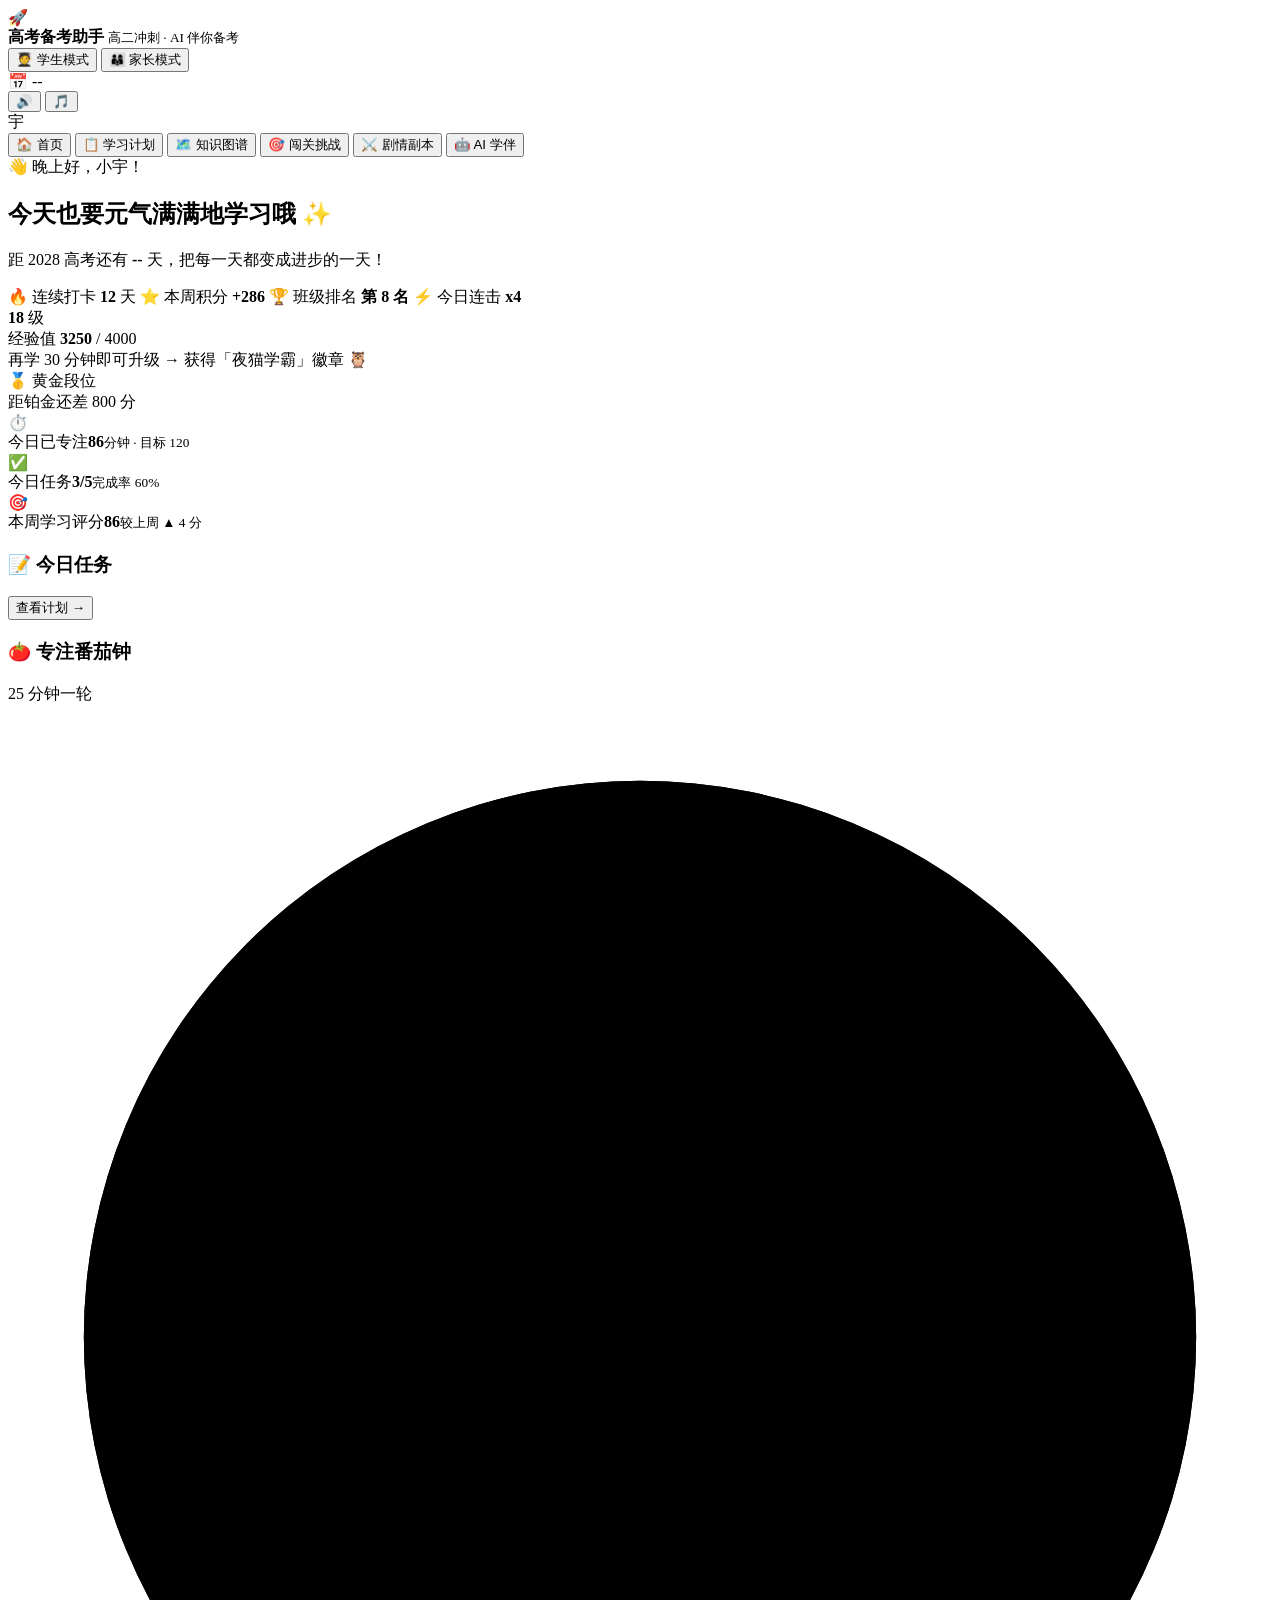
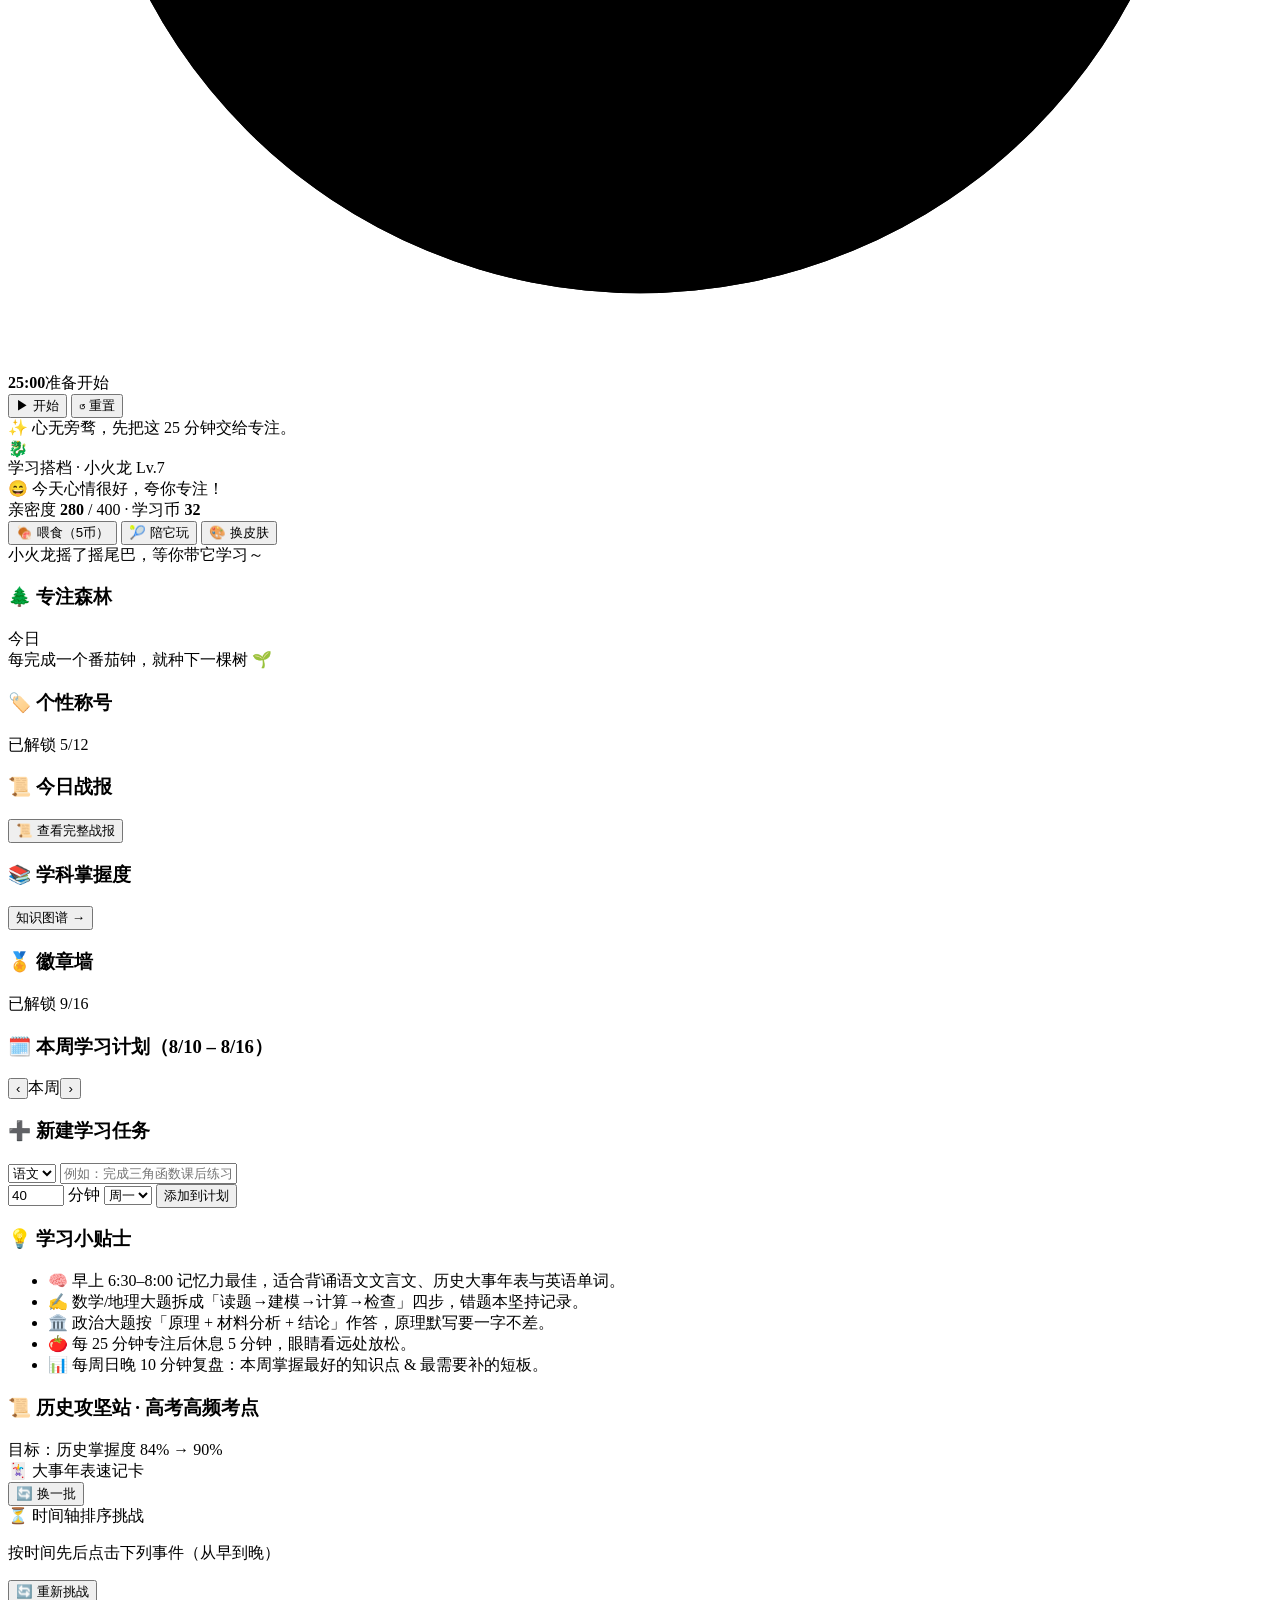
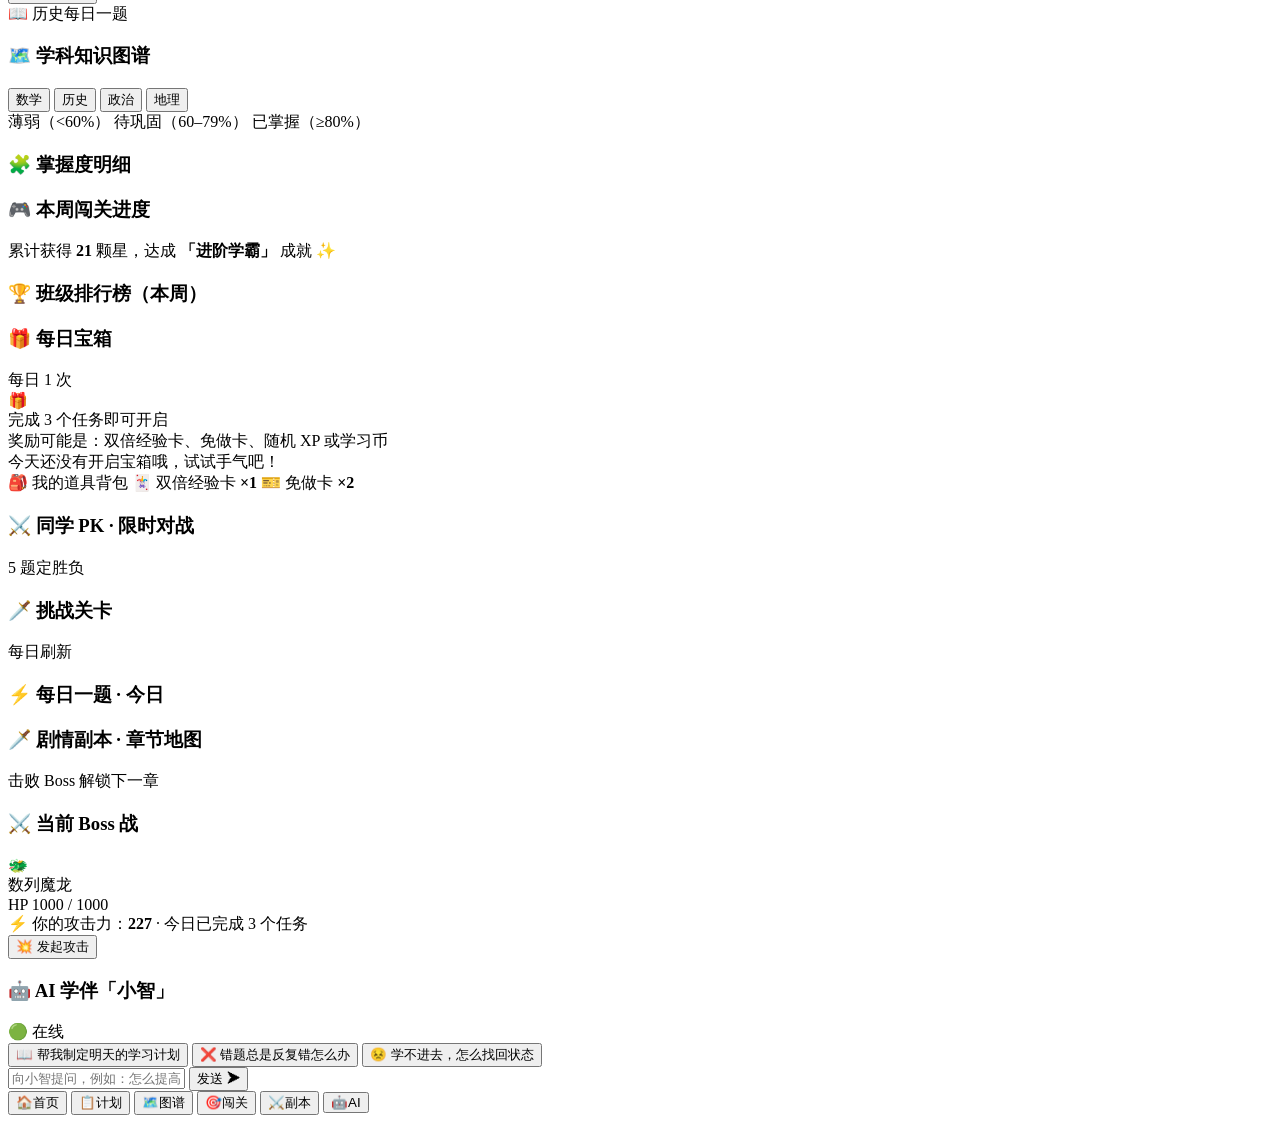
==== index.html @ 6867827c "deploy 高考备考助手 v1.0" ====
<!DOCTYPE html>
<html lang="zh-CN">
<head>
<meta charset="UTF-8">
<meta name="viewport" content="width=device-width, initial-scale=1.0">
<title>高考备考助手 · 高二冲刺｜AI 伴你备考</title>
<link rel="stylesheet" href="assets/style.css">
<link rel="icon" href="data:image/svg+xml,<svg xmlns='http://www.w3.org/2000/svg' viewBox='0 0 100 100'><text y='.9em' font-size='90'>🚀</text></svg>">
</head>
<body>
<div class="bg-blobs" aria-hidden="true"><i class="b1"></i><i class="b2"></i><i class="b3"></i></div>

<!-- ============ 顶部导航 ============ -->
<header class="topbar">
  <div class="topbar-inner">
    <div class="brand">
      <span class="brand-logo">🚀</span>
      <div class="brand-text">
        <strong>高考备考助手</strong>
        <small>高二冲刺 · AI 伴你备考</small>
      </div>
    </div>

    <div class="role-switch" id="roleSwitch">
      <button class="role-btn active" data-role="student" aria-label="学生模式">🧑‍🎓 学生模式</button>
      <button class="role-btn" data-role="parent" aria-label="家长模式">👨‍👩‍👦 家长模式</button>
    </div>

    <div class="top-right">
      <div class="date-chip" id="todayChip">📅 --</div>
      <button class="sound-toggle" id="soundToggle" title="音效开关">🔊</button>
      <button class="sound-toggle" id="musicToggle" title="长笛背景音乐" style="color:#8b5cf6">🎵</button>
      <div class="avatar" id="avatarBox" title="小宇">宇</div>
    </div>
  </div>
</header>

<!-- ============ 学生端 ============ -->
<main class="app student-app" id="studentApp">
  <nav class="tabs" id="studentTabs">
    <button class="tab active" data-tab="home">🏠 首页</button>
    <button class="tab" data-tab="plan">📋 学习计划</button>
    <button class="tab" data-tab="map">🗺️ 知识图谱</button>
    <button class="tab" data-tab="quest">🎯 闯关挑战</button>
    <button class="tab" data-tab="dungeon">⚔️ 剧情副本</button>
    <button class="tab" data-tab="ai">🤖 AI 学伴</button>
  </nav>

  <!-- 学生 · 首页 -->
  <section class="view active" id="view-student-home">
    <div class="hero card">
      <div class="hero-text">
        <div class="hero-greet" id="greetText">👋 晚上好，小宇！</div>
        <h1>今天也要<span class="grad-text">元气满满</span>地学习哦 ✨</h1>
        <p>距 2028 高考还有 <b id="countdown">--</b> 天，把每一天都变成进步的一天！</p>
        <div class="hero-chips">
          <span class="chip chip-fire">🔥 连续打卡 <b id="streakDays">12</b> 天</span>
          <span class="chip chip-star">⭐ 本周积分 <b id="weekPoints">+286</b></span>
          <span class="chip chip-trophy">🏆 班级排名 <b>第 8 名</b></span>
          <span class="chip combo-chip">⚡ 今日连击 <b id="comboCount">x4</b></span>
        </div>
      </div>
      <div class="hero-level">
        <div class="level-ring" id="levelRing">
          <div class="level-ring-inner">
            <b id="levelNum">18</b>
            <span>级</span>
          </div>
        </div>
        <div class="xp-text">经验值 <b id="xpNow">3250</b> / <span id="xpNext">4000</span></div>
        <div class="xp-bar"><i id="xpBarFill"></i></div>
        <div class="xp-hint" id="xpHint">再学 30 分钟即可升级 → 获得「夜猫学霸」徽章 🦉</div>
        <div class="rank-line" id="rankLine">🥇 黄金段位</div>
        <div class="rank-bar"><i id="rankBarFill"></i></div>
        <div class="xp-hint" id="rankHint">距铂金还差 800 分</div>
      </div>
    </div>

    <div class="grid-3">
      <div class="card stat-card">
        <div class="stat-icon">⏱️</div>
        <div class="stat-body"><span>今日已专注</span><b id="todayFocus">86</b><small>分钟 · 目标 120</small></div>
        <div class="mini-bar"><i id="focusBarFill"></i></div>
      </div>
      <div class="card stat-card">
        <div class="stat-icon">✅</div>
        <div class="stat-body"><span>今日任务</span><b><span id="taskDone">3</span>/<span id="taskTotal">5</span></b><small>完成率 <span id="taskPct">60</span>%</small></div>
        <div class="mini-bar"><i id="taskBarFill"></i></div>
      </div>
      <div class="card stat-card">
        <div class="stat-icon">🎯</div>
        <div class="stat-body"><span>本周学习评分</span><b id="weekScoreHome">86</b><small>较上周 <span class="up">▲ 4 分</span></small></div>
        <div class="mini-bar"><i id="scoreBarFill"></i></div>
      </div>
    </div>

    <div class="grid-2">
      <div class="card">
        <div class="card-head"><h3>📝 今日任务</h3><button class="link-btn" id="goPlanBtn">查看计划 →</button></div>
        <ul class="task-list" id="taskList"></ul>
      </div>

      <div class="card">
        <div class="card-head"><h3>🍅 专注番茄钟</h3><span class="chip chip-soft">25 分钟一轮</span></div>
        <div class="timer-wrap">
          <svg class="timer-ring" viewBox="0 0 200 200">
            <circle class="ring-bg" cx="100" cy="100" r="88"/>
            <circle class="ring-fg" id="timerRing" cx="100" cy="100" r="88"/>
          </svg>
          <div class="timer-text"><b id="timerLabel">25:00</b><span id="timerState">准备开始</span></div>
        </div>
        <div class="timer-btns">
          <button class="btn btn-primary" id="timerStart">▶ 开始</button>
          <button class="btn btn-ghost" id="timerReset">↺ 重置</button>
        </div>
        <div class="timer-quote" id="timerQuote">✨ 心无旁骛，先把这 25 分钟交给专注。</div>
      </div>
    </div>

    <div class="grid-2">
      <div class="card pet-card">
        <div class="pet-figure" id="petFigure">🐉</div>
        <div class="pet-info">
          <div class="pet-name">学习搭档 · 小火龙 <span id="petLevelTag">Lv.7</span></div>
          <div class="pet-mood" id="petMood">😄 今天心情很好，夸你专注！</div>
          <div class="pet-bar"><i id="petBarFill"></i></div>
          <div class="pet-meta">亲密度 <b id="petXpText">280</b> / <span id="petXpMax">400</span> · 学习币 <b id="petCoins">32</b></div>
        </div>
        <div class="pet-actions">
          <button class="pet-btn pet-btn-feed" id="petFeedBtn">🍖 喂食（5币）</button>
          <button class="pet-btn pet-btn-ghost" id="petPlayBtn">🎾 陪它玩</button>
          <button class="pet-btn pet-btn-ghost" id="petSkinBtn">🎨 换皮肤</button>
          <div class="skin-panel" id="skinPanel" hidden></div>
          <div class="pet-log" id="petLog">小火龙摇了摇尾巴，等你带它学习～</div>
        </div>
      </div>
      <div class="card">
        <div class="card-head"><h3>🌲 专注森林</h3><span class="chip chip-soft">今日</span></div>
        <div class="forest-row" id="forestRow"></div>
        <div class="forest-meta" id="forestMeta">每完成一个番茄钟，就种下一棵树 🌱</div>
      </div>
    </div>

    <div class="grid-2">
      <div class="card">
        <div class="card-head"><h3>🏷️ 个性称号</h3><span class="chip chip-soft" id="titleCount">已解锁 5/12</span></div>
        <div class="title-grid" id="titleWall"></div>
      </div>
      <div class="card">
        <div class="card-head"><h3>📜 今日战报</h3></div>
        <div class="report-preview" id="reportPreview"></div>
        <button class="btn btn-primary report-open-btn" id="openReportBtn">📜 查看完整战报</button>
      </div>
    </div>

    <div class="grid-2">
      <div class="card">
        <div class="card-head"><h3>📚 学科掌握度</h3><button class="link-btn" id="goMapBtn">知识图谱 →</button></div>
        <div id="subjectBars"></div>
      </div>
      <div class="card">
        <div class="card-head"><h3>🏅 徽章墙</h3><span class="chip chip-soft">已解锁 9/16</span></div>
        <div class="badges" id="badgeWall"></div>
      </div>
    </div>
  </section>

  <!-- 学生 · 学习计划 -->
  <section class="view" id="view-student-plan">
    <div class="card">
      <div class="card-head"><h3>🗓️ 本周学习计划（8/10 – 8/16）</h3><div class="week-nav"><button class="icon-btn" id="weekPrev">‹</button><span id="weekRange">本周</span><button class="icon-btn" id="weekNext">›</button></div></div>
      <div class="plan-grid" id="planGrid"></div>
    </div>

    <div class="grid-2">
      <div class="card">
        <div class="card-head"><h3>➕ 新建学习任务</h3></div>
        <form class="task-form" id="taskForm">
          <div class="form-row">
            <select id="newTaskSubject" aria-label="科目">
              <option>语文</option><option>数学</option><option>英语</option>
              <option>历史</option><option>政治</option><option>地理</option>
            </select>
            <input type="text" id="newTaskText" placeholder="例如：完成三角函数课后练习 P87" required>
          </div>
          <div class="form-row">
            <input type="number" id="newTaskMin" min="10" max="180" value="40" aria-label="预计分钟">
            <span class="form-hint">分钟</span>
            <select id="newTaskDay" aria-label="星期">
              <option value="0">周一</option><option value="1">周二</option><option value="2">周三</option>
              <option value="3">周四</option><option value="4">周五</option><option value="5">周六</option><option value="6">周日</option>
            </select>
            <button type="submit" class="btn btn-primary">添加到计划</button>
          </div>
        </form>
      </div>
      <div class="card">
        <div class="card-head"><h3>💡 学习小贴士</h3></div>
        <ul class="tips">
          <li>🧠 早上 6:30–8:00 记忆力最佳，适合背诵语文文言文、历史大事年表与英语单词。</li>
          <li>✍️ 数学/地理大题拆成「读题→建模→计算→检查」四步，错题本坚持记录。</li>
          <li>🏛️ 政治大题按「原理 + 材料分析 + 结论」作答，原理默写要一字不差。</li>
          <li>🍅 每 25 分钟专注后休息 5 分钟，眼睛看远处放松。</li>
          <li>📊 每周日晚 10 分钟复盘：本周掌握最好的知识点 & 最需要补的短板。</li>
        </ul>
      </div>
    </div>

    <div class="card">
      <div class="card-head"><h3>📜 历史攻坚站 · 高考高频考点</h3><span class="chip chip-soft">目标：历史掌握度 84% → 90%</span></div>
      <div class="hist-grid">
        <div class="hist-col">
          <div class="hist-title">🃏 大事年表速记卡</div>
          <div class="flash-row" id="flashRow"></div>
          <button class="btn btn-ghost" id="flashNext">🔄 换一批</button>
        </div>
        <div class="hist-col">
          <div class="hist-title">⏳ 时间轴排序挑战</div>
          <p class="hist-hint" id="timelineHint">按时间先后点击下列事件（从早到晚）</p>
          <div class="timeline-game" id="timelineGame"></div>
          <div class="timeline-result" id="timelineResult"></div>
          <button class="btn btn-ghost" id="timelineReset">🔄 重新挑战</button>
        </div>
        <div class="hist-col">
          <div class="hist-title">📖 历史每日一题</div>
          <div class="daily-question" id="historyQBox"></div>
        </div>
      </div>
    </div>
  </section>

  <!-- 学生 · 知识图谱 -->
  <section class="view" id="view-student-map">
    <div class="card">
      <div class="card-head">
        <h3>🗺️ 学科知识图谱</h3>
        <div class="map-subjects" id="mapSubjectTabs">
          <button class="mini-tab active" data-subject="math">数学</button>
          <button class="mini-tab" data-subject="history">历史</button>
          <button class="mini-tab" data-subject="politics">政治</button>
          <button class="mini-tab" data-subject="geography">地理</button>
        </div>
      </div>
      <div class="map-legend">
        <span><i class="dot dot-red"></i>薄弱（<60%）</span>
        <span><i class="dot dot-yellow"></i>待巩固（60–79%）</span>
        <span><i class="dot dot-green"></i>已掌握（≥80%）</span>
      </div>
      <div class="knowledge-map" id="knowledgeMap"></div>
    </div>
    <div class="card">
      <div class="card-head"><h3>🧩 掌握度明细</h3></div>
      <div id="mapDetail"></div>
    </div>
  </section>

  <!-- 学生 · 闯关挑战 -->
  <section class="view" id="view-student-quest">
    <div class="grid-2">
      <div class="card quest-hero">
        <h3>🎮 本周闯关进度</h3>
        <div class="quest-stars" id="questStars"></div>
        <p>累计获得 <b id="questStarCount">21</b> 颗星，达成 <b>「进阶学霸」</b> 成就 ✨</p>
        <div class="mini-bar"><i id="questBarFill"></i></div>
      </div>
      <div class="card">
        <div class="card-head"><h3>🏆 班级排行榜（本周）</h3></div>
        <ol class="leaderboard" id="leaderboard"></ol>
      </div>
    </div>

    <div class="card">
      <div class="card-head"><h3>🎁 每日宝箱</h3><span class="chip chip-soft">每日 1 次</span></div>
      <div class="chest-row">
        <div class="chest-box" id="chestBox" title="点我开启">🎁</div>
        <div class="chest-info">
          <div class="chest-title">完成 3 个任务即可开启</div>
          <div class="chest-sub">奖励可能是：双倍经验卡、免做卡、随机 XP 或学习币</div>
          <div class="chest-result" id="chestResult">今天还没有开启宝箱哦，试试手气吧！</div>
        </div>
      </div>
      <div class="item-bag" id="itemBag">
        <span class="item-bag-label">🎒 我的道具背包</span>
        <span class="item-chip">🃏 双倍经验卡 <b>×1</b></span>
        <span class="item-chip">🎫 免做卡 <b>×2</b></span>
      </div>
    </div>

    <div class="card">
      <div class="card-head"><h3>⚔️ 同学 PK · 限时对战</h3><span class="chip chip-soft">5 题定胜负</span></div>
      <div id="pkBox"></div>
    </div>

    <div class="card">
      <div class="card-head"><h3>🗡️ 挑战关卡</h3><span class="chip chip-soft">每日刷新</span></div>
      <div class="quest-list" id="questList"></div>
    </div>

    <div class="card">
      <div class="card-head"><h3>⚡ 每日一题 · 今日</h3></div>
      <div class="daily-question" id="dailyQuestion"></div>
    </div>
  </section>

  <!-- 学生 · 剧情副本 -->
  <section class="view" id="view-student-dungeon">
    <div class="card">
      <div class="card-head"><h3>🗡️ 剧情副本 · 章节地图</h3><span class="chip chip-soft">击败 Boss 解锁下一章</span></div>
      <div class="dungeon-map" id="dungeonMap"></div>
    </div>
    <div class="card boss-card" id="bossCard">
      <div class="card-head"><h3>⚔️ 当前 Boss 战</h3><span class="chip chip-soft" id="bossChapter"></span></div>
      <div class="boss-row">
        <div class="boss-figure" id="bossFigure">🐲</div>
        <div class="boss-info">
          <div class="boss-name" id="bossName">数列魔龙</div>
          <div class="boss-hp-bar"><i id="bossHpFill"></i></div>
          <div class="boss-hp-text" id="bossHpText">HP 1000 / 1000</div>
          <div class="boss-attack-line">⚡ 你的攻击力：<b id="bossAttackPower">227</b> · <span id="bossPowerSource">今日已完成 3 个任务</span></div>
        </div>
      </div>
      <div class="boss-actions">
        <button class="btn btn-danger" id="bossAttackBtn">💥 发起攻击</button>
        <button class="btn btn-primary" id="bossNextBtn" hidden>下一章 ➤</button>
      </div>
      <div class="boss-log" id="bossLog"></div>
    </div>
  </section>

  <!-- 学生 · AI 学伴 -->
  <section class="view" id="view-student-ai">
    <div class="card ai-card">
      <div class="card-head">
        <h3>🤖 AI 学伴「小智」</h3>
        <span class="chip chip-online">🟢 在线</span>
      </div>
      <div class="chat-box" id="chatBox"></div>
      <div class="chat-suggest" id="chatSuggest">
        <button class="chip-suggest">📖 帮我制定明天的学习计划</button>
        <button class="chip-suggest">❌ 错题总是反复错怎么办</button>
        <button class="chip-suggest">😣 学不进去，怎么找回状态</button>
      </div>
      <form class="chat-form" id="chatForm">
        <input type="text" id="chatInput" placeholder="向小智提问，例如：怎么提高数学做题速度？" autocomplete="off">
        <button type="submit" class="btn btn-primary">发送 ➤</button>
      </form>
    </div>
  </section>
</main>

<!-- ============ 家长端 ============ -->
<main class="app parent-app" id="parentApp" hidden>
  <nav class="tabs" id="parentTabs">
    <button class="tab active" data-tab="overview">📊 学习总览</button>
    <button class="tab" data-tab="content">📚 学习内容</button>
    <button class="tab" data-tab="report">🏅 评分报告</button>
    <button class="tab" data-tab="settings">⚙️ 家长设置</button>
  </nav>

  <!-- 家长 · 总览 -->
  <section class="view active" id="view-parent-overview">
    <div class="hero card parent-hero">
      <div class="hero-text">
        <div class="hero-greet">👨‍👩‍👦 家长您好，这是 <b>小宇</b> 的本周学习概览</div>
        <h1>学习状态<span class="grad-text">稳中有升</span> 📈</h1>
        <p>本周综合评分 <b id="ovScore">86</b> 分，较上周 +4 分；有效学习 <b>11.2</b> 小时，计划完成率 <b>86%</b>。</p>
        <div class="hero-chips">
          <span class="chip chip-fire">🔥 连续学习 <b>12</b> 天</span>
          <span class="chip chip-star">⭐ 日均专注 <b>96</b> 分钟</span>
          <span class="chip chip-trophy">🏅 本周达成 <b>3</b> 项成就</span>
        </div>
      </div>
      <div class="parent-score-ring">
        <div class="score-ring" id="scoreRing">
          <div class="score-ring-inner"><b id="scoreRingNum">86</b><span>综合评分</span></div>
        </div>
        <div class="score-trend"><span class="up">▲ 4</span> 较上周</div>
      </div>
    </div>

    <div class="card">
      <div class="card-head"><h3>📈 近 7 天学习时长（分钟）</h3><span class="chip chip-soft">含专注 + 练习</span></div>
      <div class="chart-wrap"><svg id="durationChart" viewBox="0 0 720 240" preserveAspectRatio="xMidYMid meet"></svg></div>
    </div>

    <div class="grid-2">
      <div class="card">
        <div class="card-head"><h3>🥧 学科投入占比</h3></div>
        <div class="pie-wrap">
          <svg id="pieChart" viewBox="0 0 200 200"></svg>
          <div class="pie-legend" id="pieLegend"></div>
        </div>
      </div>
      <div class="card">
        <div class="card-head"><h3>🎯 任务完成率</h3></div>
        <div class="ring-row">
          <div class="donut-box">
            <svg id="doneDonut" viewBox="0 0 120 120"></svg>
            <div class="donut-label"><b id="doneDonutPct">86%</b><span>本周任务</span></div>
          </div>
          <ul class="rate-list">
            <li><span>语文</span><div class="mini-bar"><i style="width:90%"></i></div><b>90%</b></li>
            <li><span>数学</span><div class="mini-bar"><i style="width:82%"></i></div><b>82%</b></li>
            <li><span>英语</span><div class="mini-bar"><i style="width:88%"></i></div><b>88%</b></li>
            <li><span>历史</span><div class="mini-bar"><i style="width:84%"></i></div><b>84%</b></li>
            <li><span>政治</span><div class="mini-bar"><i style="width:80%"></i></div><b>80%</b></li>
            <li><span>地理</span><div class="mini-bar"><i style="width:76%"></i></div><b>76%</b></li>
          </ul>
        </div>
      </div>
    </div>

    <div class="card">
      <div class="card-head"><h3>🕐 今日学习动态</h3><button class="link-btn" id="goContentBtn">查看全部内容 →</button></div>
      <ul class="timeline" id="timeline"></ul>
    </div>
  </section>

  <!-- 家长 · 学习内容 -->
  <section class="view" id="view-parent-content">
    <div class="card">
      <div class="card-head">
        <h3>📚 学习内容明细</h3>
        <div class="filter-row">
          <select id="contentFilter" aria-label="筛选科目">
            <option value="all">全部科目</option>
            <option>语文</option><option>数学</option><option>英语</option>
            <option>历史</option><option>政治</option><option>地理</option>
          </select>
          <span class="chip chip-soft" id="contentSummary">本周 42 条记录</span>
        </div>
      </div>
      <div class="table-wrap">
        <table class="data-table">
          <thead>
            <tr><th>日期</th><th>科目</th><th>学习内容</th><th>类型</th><th>时长</th><th>完成度</th><th>掌握度</th></tr>
          </thead>
          <tbody id="contentTable"></tbody>
        </table>
      </div>
    </div>
  </section>

  <!-- 家长 · 评分报告 -->
  <section class="view" id="view-parent-report">
    <div class="grid-2">
      <div class="card">
        <div class="card-head"><h3>🧭 五维能力雷达</h3><span class="chip chip-soft">本周</span></div>
        <div class="chart-wrap"><svg id="radarChart" viewBox="0 0 360 300"></svg></div>
      </div>
      <div class="card">
        <div class="card-head"><h3>📏 评分模型说明</h3></div>
        <div class="score-model">
          <div class="model-row"><span>✅ 任务完成度</span><div class="mini-bar"><i style="width:30%"></i></div><b>30%</b></div>
          <div class="model-row"><span>🎯 练习正确率</span><div class="mini-bar"><i style="width:25%"></i></div><b>25%</b></div>
          <div class="model-row"><span>🔥 学习坚持度</span><div class="mini-bar"><i style="width:20%"></i></div><b>20%</b></div>
          <div class="model-row"><span>⏱️ 专注度</span><div class="mini-bar"><i style="width:15%"></i></div><b>15%</b></div>
          <div class="model-row"><span>⚡ 学习效率</span><div class="mini-bar"><i style="width:10%"></i></div><b>10%</b></div>
        </div>
        <p class="model-note">综合评分 = 完成度×30% + 正确率×25% + 坚持度×20% + 专注度×15% + 效率×10%，满分 100 分，每日 24:00 自动结算。</p>
      </div>
    </div>

    <div class="grid-2">
      <div class="card">
        <div class="card-head"><h3>📊 近 8 周评分趋势</h3></div>
        <div class="chart-wrap"><svg id="trendChart" viewBox="0 0 720 240" preserveAspectRatio="xMidYMid meet"></svg></div>
      </div>
      <div class="card">
        <div class="card-head"><h3>🎓 本周维度得分</h3></div>
        <ul class="dim-scores" id="dimScores"></ul>
        <div class="ai-summary">
          <span class="chip chip-online">🤖 AI 评语</span>
          <p id="aiComment">小宇本周整体表现优秀：数学与历史进步明显，正确率稳定在 85%+；建议把英语词汇打卡时间固定在晨间，并把政治「唯物论」与地理「读图分析」作为下周重点攻克对象。</p>
        </div>
      </div>
    </div>
  </section>

  <!-- 家长 · 设置 -->
  <section class="view" id="view-parent-settings">
    <div class="grid-2">
      <div class="card">
        <div class="card-head"><h3>🎯 学习目标</h3></div>
        <div class="setting-row">
          <div><b>每日专注目标</b><small>建议 100–180 分钟</small></div>
          <input type="range" min="60" max="240" step="10" value="120" id="goalRange">
          <span class="range-val" id="goalRangeVal">120 分钟</span>
        </div>
        <div class="setting-row">
          <div><b>每周任务数</b><small>建议 25–35 个</small></div>
          <input type="range" min="15" max="45" step="1" value="30" id="taskRange">
          <span class="range-val" id="taskRangeVal">30 个</span>
        </div>
      </div>
      <div class="card">
        <div class="card-head"><h3>🔔 提醒与通知</h3></div>
        <label class="switch-row"><span><b>每日学习报告</b><small>每晚 21:30 推送今日总结</small></span><input type="checkbox" checked><i></i></label>
        <label class="switch-row"><span><b>任务超时提醒</b><small>未完成任务时提醒孩子</small></span><input type="checkbox" checked><i></i></label>
        <label class="switch-row"><span><b>每周家长周报</b><small>每周日晚发送完整报告</small></span><input type="checkbox" checked><i></i></label>
        <label class="switch-row"><span><b>成就庆祝通知</b><small>孩子达成成就时同步告知</small></span><input type="checkbox"><i></i></label>
      </div>
    </div>
    <div class="card">
      <div class="card-head"><h3>💡 给家长的沟通建议</h3></div>
      <ul class="tips">
        <li>❤️ 少问「今天学了什么」，多问「今天哪个知识点最有意思」，激发表达欲。</li>
        <li>🎮 用「闯关 / 积分 / 徽章」作为激励而非施压，评分是参考不是评判。</li>
        <li>📵 把手机放在客厅充电，和孩子约定「学习时段全家安静」。</li>
        <li>🤝 每周和孩子一起看 10 分钟周报，共同制定下周 1 个小目标。</li>
      </ul>
    </div>
    <p class="footnote">🚀 高考备考助手 · 原型演示版（数据均为示例）｜为 2028 高考 · 高二冲刺设计</p>
  </section>
</main>

<!-- ============ 手机端底部导航 ============ -->
<nav class="bottom-nav" id="studentBottomNav">
  <button class="bn-tab active" data-tab="home"><span class="bn-ico">🏠</span><span>首页</span></button>
  <button class="bn-tab" data-tab="plan"><span class="bn-ico">📋</span><span>计划</span></button>
  <button class="bn-tab" data-tab="map"><span class="bn-ico">🗺️</span><span>图谱</span></button>
  <button class="bn-tab" data-tab="quest"><span class="bn-ico">🎯</span><span>闯关</span></button>
  <button class="bn-tab" data-tab="dungeon"><span class="bn-ico">⚔️</span><span>副本</span></button>
  <button class="bn-tab" data-tab="ai"><span class="bn-ico">🤖</span><span>AI</span></button>
</nav>
<nav class="bottom-nav" id="parentBottomNav" hidden>
  <button class="bn-tab active" data-tab="overview"><span class="bn-ico">📊</span><span>总览</span></button>
  <button class="bn-tab" data-tab="content"><span class="bn-ico">📚</span><span>内容</span></button>
  <button class="bn-tab" data-tab="report"><span class="bn-ico">🏅</span><span>报告</span></button>
  <button class="bn-tab" data-tab="settings"><span class="bn-ico">⚙️</span><span>设置</span></button>
</nav>

<!-- ============ 今日战报弹窗 ============ -->
<div class="modal-mask" id="reportModal" hidden>
  <div class="modal report-modal">
    <button class="modal-close" id="reportClose">✕</button>
    <div class="report-head">📜 今日学习战报</div>
    <div class="report-date" id="reportDate"></div>
    <div class="report-player" id="reportPlayer"></div>
    <div class="report-grid" id="reportGrid"></div>
    <div class="report-comment" id="reportComment"></div>
    <button class="btn btn-primary report-open-btn" id="reportClose2">🎉 太棒了，明天继续！</button>
  </div>
</div>

<script src="assets/app.js"></script>
</body>
</html>
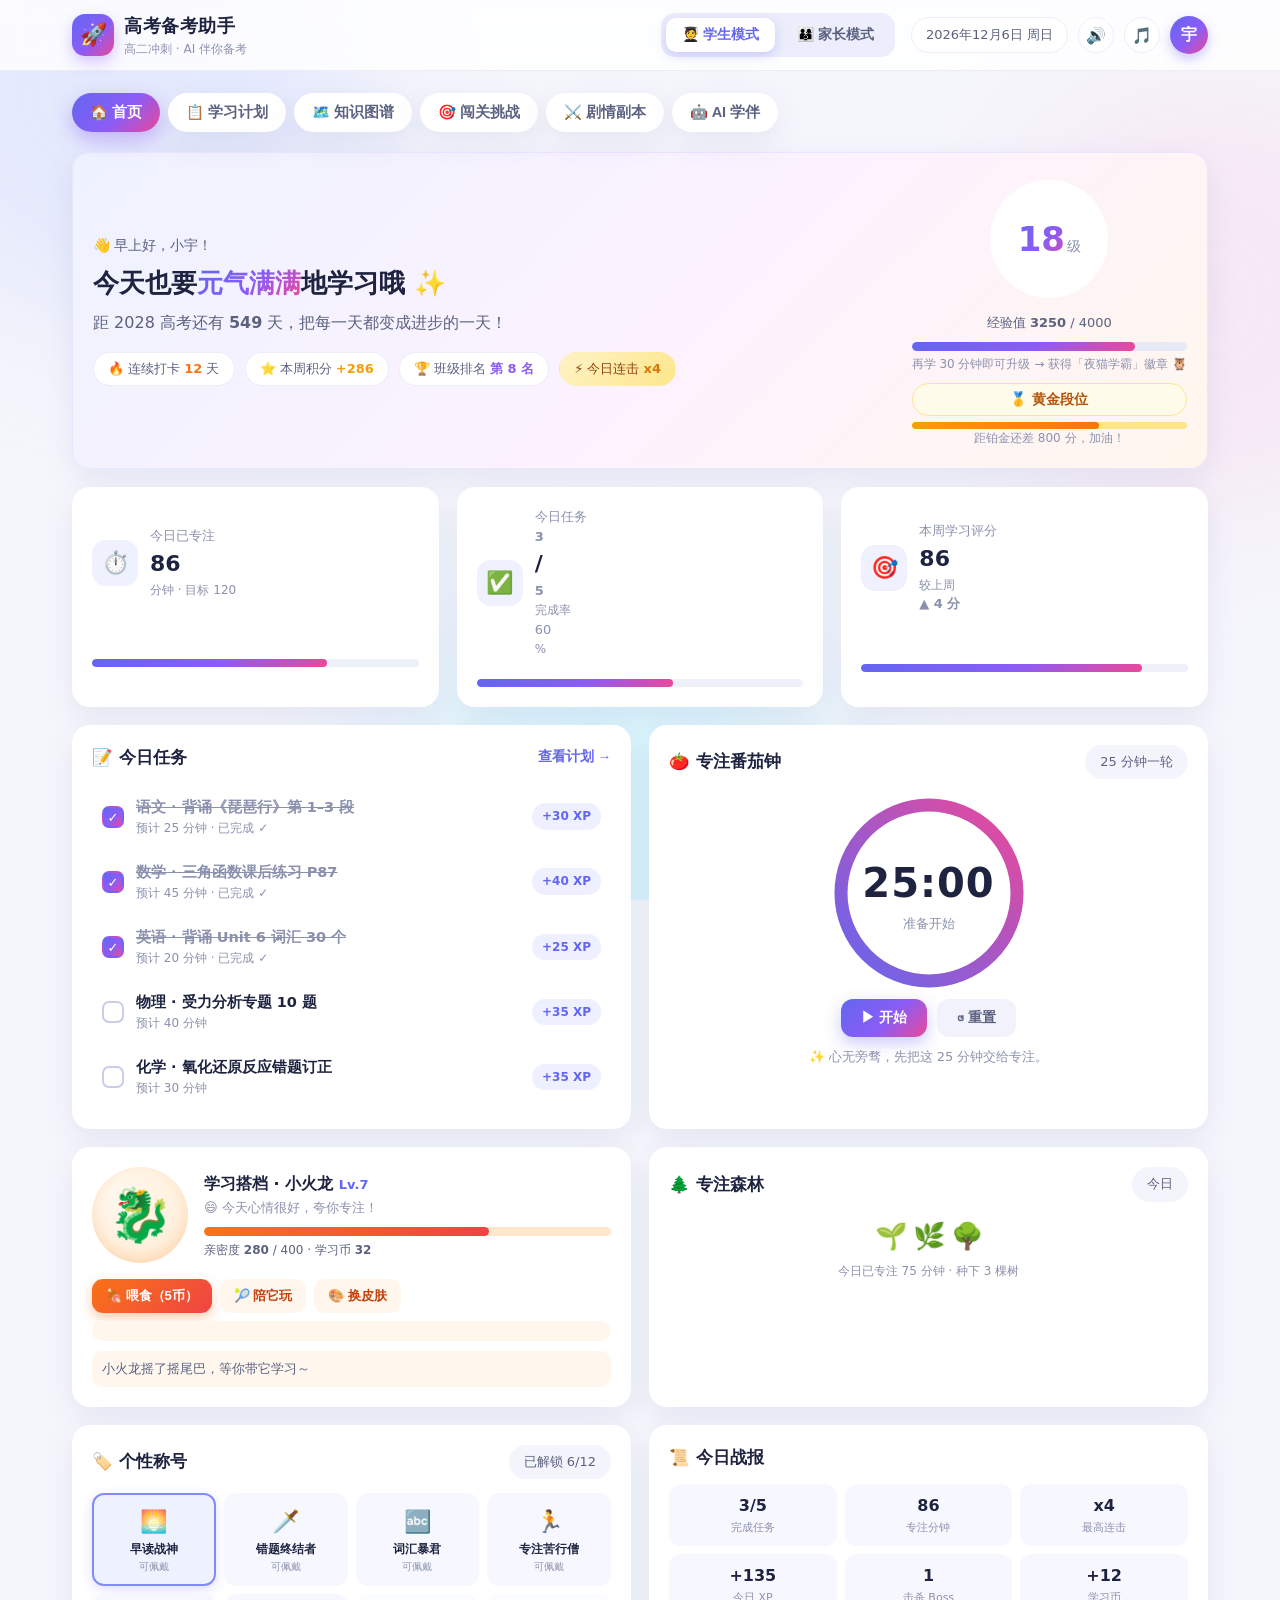
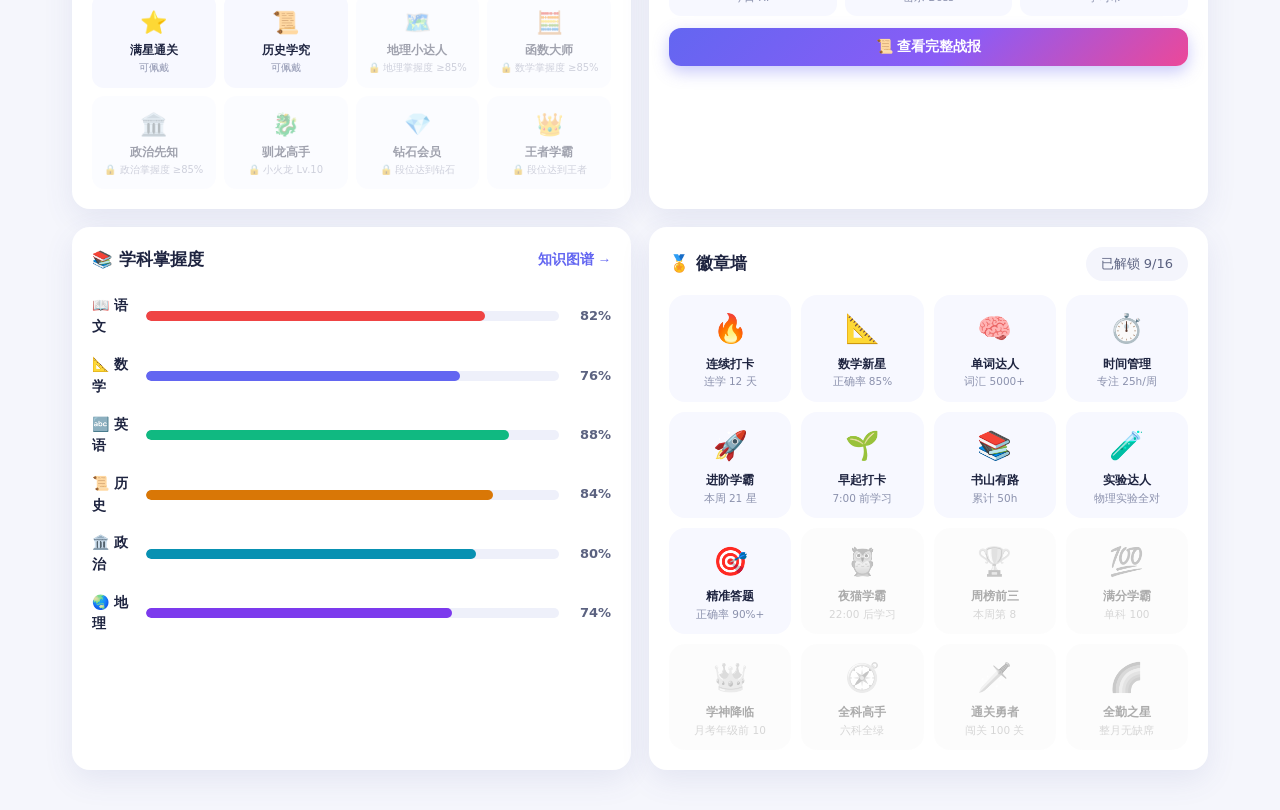
==== commit 55a835d9: "deploy v1.1: 长笛艺考训练计划 + 难度题量升级" ====
--- a/index.html
+++ b/index.html
@@ -222,8 +222,33 @@
           <button class="btn btn-ghost" id="timelineReset">🔄 重新挑战</button>
         </div>
         <div class="hist-col">
-          <div class="hist-title">📖 历史每日一题</div>
+          <div class="hist-title">📖 历史每日一题 <button class="link-btn" id="histQNext">🔁 换一题</button></div>
           <div class="daily-question" id="historyQBox"></div>
+        </div>
+      </div>
+    </div>
+
+    <div class="card music-card">
+      <div class="card-head"><h3>🎼 长笛艺考训练计划</h3><span class="chip chip-soft">音乐生 · 长笛专业</span></div>
+      <div class="music-grid">
+        <div class="music-col">
+          <div class="hist-title">🎯 艺考倒计时</div>
+          <div class="music-countdown" id="musicCountdown"></div>
+          <div class="music-goal">目标：省统考长笛专业 90+ 分 · 校考冲刺</div>
+          <div class="music-streak">🔥 练笛连续打卡 <b id="musicStreak">3</b> 天</div>
+          <div class="music-timeline" id="musicTimeline"></div>
+        </div>
+        <div class="music-col">
+          <div class="hist-title">📋 今日练笛清单</div>
+          <ul class="music-tasks" id="musicTasks"></ul>
+          <div class="music-punch-row">
+            <button class="btn btn-primary" id="musicPunchBtn">🎶 完成练笛打卡（+15 学习币）</button>
+          </div>
+          <div class="music-punch-msg" id="musicPunchMsg"></div>
+        </div>
+        <div class="music-col">
+          <div class="hist-title">🎵 乐理小测 <button class="link-btn" id="musicQNext">🔁 换一题</button></div>
+          <div class="daily-question" id="musicQBox"></div>
         </div>
       </div>
     </div>
@@ -287,7 +312,7 @@
     </div>
 
     <div class="card">
-      <div class="card-head"><h3>⚔️ 同学 PK · 限时对战</h3><span class="chip chip-soft">5 题定胜负</span></div>
+      <div class="card-head"><h3>⚔️ 同学 PK · 限时对战</h3><span class="chip chip-soft">8 题定胜负</span></div>
       <div id="pkBox"></div>
     </div>
 
@@ -297,7 +322,7 @@
     </div>
 
     <div class="card">
-      <div class="card-head"><h3>⚡ 每日一题 · 今日</h3></div>
+      <div class="card-head"><h3>⚡ 每日一题 · 今日</h3><button class="link-btn" id="dqNext">🔁 换一题</button></div>
       <div class="daily-question" id="dailyQuestion"></div>
     </div>
   </section>
@@ -426,6 +451,7 @@
             <option value="all">全部科目</option>
             <option>语文</option><option>数学</option><option>英语</option>
             <option>历史</option><option>政治</option><option>地理</option>
+            <option>长笛</option><option>乐理</option>
           </select>
           <span class="chip chip-soft" id="contentSummary">本周 42 条记录</span>
         </div>
--- a/assets/style.css
+++ b/assets/style.css
@@ -0,0 +1,535 @@
+/* ============ 高考备考助手 · 设计系统 ============ */
+:root{
+  --ink:#1e2440;
+  --ink-2:#5b6280;
+  --ink-3:#8b91ad;
+  --line:#eceef7;
+  --bg:#f5f6fc;
+  --card:#ffffff;
+  --primary:#6366f1;
+  --primary-2:#8b5cf6;
+  --pink:#ec4899;
+  --cyan:#06b6d4;
+  --amber:#f59e0b;
+  --green:#10b981;
+  --red:#ef4444;
+  --grad:linear-gradient(135deg,#6366f1,#8b5cf6 55%,#ec4899);
+  --shadow:0 10px 30px rgba(79,86,161,.10);
+  --shadow-lg:0 18px 50px rgba(79,86,161,.16);
+  --r:18px;
+}
+*{box-sizing:border-box;margin:0;padding:0}
+html{scroll-behavior:smooth}
+body{
+  font-family:"PingFang SC","Hiragino Sans GB","Microsoft YaHei","Noto Sans SC",system-ui,-apple-system,sans-serif;
+  color:var(--ink);background:var(--bg);min-height:100vh;line-height:1.55;
+  -webkit-font-smoothing:antialiased;
+}
+.bg-blobs{position:fixed;inset:0;z-index:-1;overflow:hidden;pointer-events:none}
+.bg-blobs i{position:absolute;border-radius:50%;filter:blur(70px);opacity:.35}
+.b1{width:480px;height:480px;background:#c7d2fe;top:-160px;left:-120px}
+.b2{width:420px;height:420px;background:#fbcfe8;top:10%;right:-140px}
+.b3{width:460px;height:460px;background:#a5f3fc;bottom:-180px;left:30%}
+
+/* ---------- 顶栏 ---------- */
+.topbar{position:sticky;top:0;z-index:50;background:rgba(255,255,255,.82);backdrop-filter:blur(14px);border-bottom:1px solid var(--line)}
+.topbar-inner{max-width:1180px;margin:0 auto;padding:12px 22px;display:flex;align-items:center;gap:16px;flex-wrap:wrap}
+.brand{display:flex;align-items:center;gap:10px}
+.brand-logo{width:42px;height:42px;border-radius:13px;background:var(--grad);display:grid;place-items:center;font-size:22px;box-shadow:0 6px 16px rgba(139,92,246,.35)}
+.brand-text strong{font-size:18px;letter-spacing:.5px}
+.brand-text small{display:block;color:var(--ink-3);font-size:12px}
+.role-switch{margin-left:auto;display:flex;gap:6px;background:#eceefb;padding:5px;border-radius:14px}
+.role-btn{border:0;background:transparent;padding:8px 16px;border-radius:10px;font-size:14px;cursor:pointer;color:var(--ink-2);font-weight:600;transition:.2s}
+.role-btn.active{background:#fff;color:var(--primary);box-shadow:0 4px 12px rgba(99,102,241,.25)}
+.top-right{display:flex;align-items:center;gap:10px}
+.date-chip{background:#fff;border:1px solid var(--line);border-radius:99px;padding:7px 14px;font-size:13px;color:var(--ink-2)}
+.avatar{width:38px;height:38px;border-radius:50%;background:var(--grad);color:#fff;display:grid;place-items:center;font-weight:700;box-shadow:0 5px 12px rgba(99,102,241,.35)}
+
+/* ---------- 布局 ---------- */
+.app{max-width:1180px;margin:0 auto;padding:22px}
+.tabs{display:flex;gap:8px;flex-wrap:wrap;margin-bottom:20px}
+.tab{border:0;background:#fff;color:var(--ink-2);padding:10px 18px;border-radius:99px;font-size:14.5px;font-weight:600;cursor:pointer;box-shadow:var(--shadow);transition:.2s}
+.tab:hover{transform:translateY(-2px);color:var(--primary)}
+.tab.active{background:var(--grad);color:#fff;box-shadow:0 8px 20px rgba(139,92,246,.4)}
+.view{display:none;animation:fadeUp .35s ease}
+.view.active{display:block}
+@keyframes fadeUp{from{opacity:0;transform:translateY(10px)}to{opacity:1;transform:none}}
+
+.card{background:var(--card);border-radius:var(--r);padding:20px;box-shadow:var(--shadow);margin-bottom:18px}
+.card-head{display:flex;align-items:center;justify-content:space-between;gap:10px;margin-bottom:14px;flex-wrap:wrap}
+.card-head h3{font-size:16.5px}
+.grid-2{display:grid;grid-template-columns:1fr 1fr;gap:18px}
+.grid-3{display:grid;grid-template-columns:repeat(3,1fr);gap:18px}
+@media(max-width:900px){.grid-2,.grid-3{grid-template-columns:1fr}}
+
+/* ---------- 首页 Hero ---------- */
+.hero{background:linear-gradient(135deg,#eef2ff 0%,#fdf2ff 55%,#fff7ed 100%);display:flex;gap:20px;align-items:center;justify-content:space-between;flex-wrap:wrap;border:1px solid #e9e6ff}
+.hero-text h1{font-size:26px;margin:6px 0 8px}
+.hero-text p{color:var(--ink-2)}
+.grad-text{background:var(--grad);-webkit-background-clip:text;background-clip:text;color:transparent}
+.hero-greet{font-size:14px;color:var(--ink-2)}
+.hero-chips{display:flex;gap:10px;flex-wrap:wrap;margin-top:16px}
+.chip{background:#fff;border:1px solid var(--line);border-radius:99px;padding:6px 14px;font-size:13px;color:var(--ink-2)}
+.chip b{color:var(--ink)}
+.chip-fire b{color:#f97316}
+.chip-star b{color:#f59e0b}
+.chip-trophy b{color:#8b5cf6}
+.chip-soft{background:#f4f5fc;border-color:transparent}
+.chip-online{background:#ecfdf5;border-color:transparent;color:#059669}
+.hero-level{text-align:center;min-width:190px}
+.level-ring{--p:0;width:132px;height:132px;border-radius:50%;margin:0 auto;background:conic-gradient(var(--grad) calc(var(--p)*1%),#e7e9f7 0);display:grid;place-items:center;position:relative}
+.level-ring::before{content:"";position:absolute;inset:7px;border-radius:50%;background:#fff}
+.level-ring-inner{position:relative;display:flex;align-items:baseline;gap:2px}
+.level-ring-inner b{font-size:34px;background:var(--grad);-webkit-background-clip:text;background-clip:text;color:transparent}
+.level-ring-inner span{color:var(--ink-3);font-size:14px}
+.xp-text{margin-top:8px;font-size:13px;color:var(--ink-2)}
+.xp-bar{height:9px;border-radius:99px;background:#e7e9f7;margin:8px auto 4px;width:100%;overflow:hidden}
+.xp-bar i,.mini-bar i{display:block;height:100%;background:var(--grad);border-radius:99px;width:0;transition:width .8s cubic-bezier(.2,.8,.2,1)}
+.xp-hint{font-size:12px;color:var(--ink-3)}
+
+/* ---------- 统计卡 ---------- */
+.stat-card{display:flex;align-items:center;gap:12px;flex-wrap:wrap}
+.stat-icon{width:46px;height:46px;border-radius:14px;display:grid;place-items:center;font-size:22px;background:#f0f1ff}
+.stat-body span{display:block;font-size:13px;color:var(--ink-3)}
+.stat-body b{font-size:22px}
+.stat-body small{display:block;font-size:12px;color:var(--ink-3)}
+.mini-bar{height:8px;border-radius:99px;background:#eef0fa;overflow:hidden;flex:1 1 100%;margin-top:8px}
+.up{color:#059669;font-weight:700}
+.down{color:var(--red);font-weight:700}
+
+/* ---------- 任务列表 ---------- */
+.task-list{list-style:none}
+.task-item{display:flex;align-items:center;gap:12px;padding:12px 10px;border-radius:14px;transition:.15s}
+.task-item:hover{background:#f7f8ff}
+.task-item.done .task-name{text-decoration:line-through;color:var(--ink-3)}
+.task-check{width:22px;height:22px;border-radius:7px;border:2px solid #c9cde8;cursor:pointer;display:grid;place-items:center;color:#fff;font-size:13px;transition:.2s;flex:none;background:#fff}
+.task-check.checked{background:var(--grad);border-color:transparent}
+.task-info{flex:1}
+.task-name{font-weight:600;font-size:14.5px}
+.task-meta{font-size:12px;color:var(--ink-3)}
+.task-xp{font-size:12px;font-weight:700;color:var(--primary);background:#eef0ff;padding:4px 10px;border-radius:99px;flex:none}
+.link-btn{border:0;background:none;color:var(--primary);font-size:13.5px;font-weight:600;cursor:pointer}
+.link-btn:hover{text-decoration:underline}
+
+/* ---------- 番茄钟 ---------- */
+.timer-wrap{position:relative;width:200px;height:200px;margin:6px auto}
+.timer-ring{width:100%;height:100%;transform:rotate(-90deg)}
+.ring-bg{fill:none;stroke:#eceefc;stroke-width:13}
+.ring-fg{fill:none;stroke:url(#ringGrad);stroke-width:13;stroke-linecap:round;stroke-dasharray:553;stroke-dashoffset:0;transition:stroke-dashoffset 1s linear}
+.timer-text{position:absolute;inset:0;display:flex;flex-direction:column;align-items:center;justify-content:center}
+.timer-text b{font-size:40px;letter-spacing:1px;font-variant-numeric:tabular-nums}
+.timer-text span{font-size:13px;color:var(--ink-3)}
+.timer-btns{display:flex;gap:10px;justify-content:center;margin-top:6px}
+.btn{border:0;border-radius:12px;padding:10px 20px;font-size:14px;font-weight:600;cursor:pointer;transition:.2s}
+.btn-primary{background:var(--grad);color:#fff;box-shadow:0 6px 16px rgba(99,102,241,.35)}
+.btn-primary:hover{transform:translateY(-2px);box-shadow:0 10px 22px rgba(99,102,241,.4)}
+.btn-ghost{background:#f1f2fb;color:var(--ink-2)}
+.btn-ghost:hover{background:#e7e9f8}
+.timer-quote{text-align:center;font-size:13px;color:var(--ink-3);margin-top:10px;min-height:20px}
+
+/* ---------- 学科掌握度 ---------- */
+.subject-row{display:flex;align-items:center;gap:10px;padding:8px 0}
+.subject-row .subj-name{width:44px;font-weight:600;font-size:14px;flex:none}
+.subject-row .subj-bar{flex:1;height:10px;border-radius:99px;background:#eef0fa;overflow:hidden}
+.subject-row .subj-bar i{display:block;height:100%;border-radius:99px;transition:width .8s}
+.subject-row .subj-pct{width:42px;text-align:right;font-size:13px;font-weight:700;color:var(--ink-2);flex:none}
+
+/* ---------- 徽章 ---------- */
+.badges{display:grid;grid-template-columns:repeat(4,1fr);gap:10px}
+.badge{text-align:center;padding:12px 6px;border-radius:16px;background:#f7f8ff;transition:.2s}
+.badge.locked{opacity:.38;filter:grayscale(1)}
+.badge .b-emoji{font-size:28px}
+.badge .b-name{font-size:12px;font-weight:600;margin-top:4px}
+.badge .b-sub{font-size:10.5px;color:var(--ink-3)}
+@media(max-width:600px){.badges{grid-template-columns:repeat(3,1fr)}}
+
+/* ---------- 计划 ---------- */
+.week-nav{display:flex;align-items:center;gap:10px;color:var(--ink-2);font-size:13.5px}
+.icon-btn{border:1px solid var(--line);background:#fff;border-radius:9px;width:30px;height:30px;cursor:pointer;font-size:16px;color:var(--ink-2)}
+.icon-btn:hover{border-color:var(--primary);color:var(--primary)}
+.plan-grid{display:grid;grid-template-columns:repeat(7,1fr);gap:10px}
+.plan-day{background:#f7f8ff;border-radius:14px;padding:10px;min-height:150px;border:1px solid transparent}
+.plan-day.today{background:#eef0ff;border-color:#c7cbf8}
+.plan-day .day-name{font-weight:700;font-size:13.5px;display:flex;justify-content:space-between}
+.plan-day .day-name small{color:var(--ink-3);font-weight:400}
+.plan-task{font-size:12px;background:#fff;border:1px solid var(--line);border-radius:9px;padding:5px 7px;margin-top:6px;position:relative}
+.plan-task .pt-subj{font-weight:700;margin-right:4px}
+.plan-task .pt-min{color:var(--ink-3);font-size:11px}
+.plan-task.done{opacity:.55;text-decoration:line-through}
+@media(max-width:900px){.plan-grid{grid-template-columns:repeat(2,1fr)}}
+.form-row{display:flex;gap:10px;align-items:center;flex-wrap:wrap;margin-bottom:10px}
+.form-row select,.form-row input[type=text],.form-row input[type=number]{border:1px solid var(--line);border-radius:11px;padding:9px 12px;font-size:14px;background:#fafbff;color:var(--ink);outline:none}
+.form-row select:focus,.form-row input:focus{border-color:var(--primary);box-shadow:0 0 0 3px rgba(99,102,241,.12)}
+.form-row input[type=text]{flex:1;min-width:220px}
+.form-hint{color:var(--ink-3);font-size:13px}
+.tips{list-style:none}
+.tips li{padding:9px 0;border-bottom:1px dashed var(--line);font-size:14px;color:var(--ink-2)}
+.tips li:last-child{border-bottom:0}
+
+/* ---------- 知识图谱 ---------- */
+.map-subjects{display:flex;gap:6px}
+.mini-tab{border:0;background:#f1f2fb;padding:7px 14px;border-radius:99px;font-size:13px;cursor:pointer;color:var(--ink-2);font-weight:600}
+.mini-tab.active{background:var(--grad);color:#fff}
+.map-legend{display:flex;gap:18px;font-size:12.5px;color:var(--ink-2);margin-bottom:12px;flex-wrap:wrap}
+.dot{display:inline-block;width:10px;height:10px;border-radius:50%;margin-right:5px}
+.dot-red{background:var(--red)}.dot-yellow{background:var(--amber)}.dot-green{background:var(--green)}
+.knowledge-map{display:grid;grid-template-columns:repeat(5,1fr);gap:10px;align-items:stretch}
+.knode{background:#f7f8ff;border-radius:14px;padding:12px;text-align:center;transition:.2s;cursor:default}
+.knode:hover{transform:translateY(-3px);box-shadow:var(--shadow)}
+.knode .k-emoji{font-size:24px}
+.knode .k-name{font-size:12.5px;font-weight:600;margin:5px 0 2px}
+.knode .k-pct{font-size:12px;font-weight:700}
+.knode.red{background:#fef2f2}.knode.red .k-pct{color:var(--red)}
+.knode.yellow{background:#fffbeb}.knode.yellow .k-pct{color:#d97706}
+.knode.green{background:#ecfdf5}.knode.green .k-pct{color:var(--green)}
+@media(max-width:760px){.knowledge-map{grid-template-columns:repeat(3,1fr)}}
+.detail-item{display:flex;align-items:center;gap:12px;padding:9px 6px;border-bottom:1px dashed var(--line)}
+.detail-item:last-child{border-bottom:0}
+.detail-item .d-subj{width:52px;font-weight:700;font-size:13.5px;flex:none}
+.detail-item .d-bar{flex:1;height:9px;background:#eef0fa;border-radius:99px;overflow:hidden}
+.detail-item .d-bar i{display:block;height:100%;border-radius:99px}
+.detail-item .d-txt{width:120px;font-size:12.5px;color:var(--ink-2);text-align:right;flex:none}
+
+/* ---------- 闯关 ---------- */
+.quest-hero{background:linear-gradient(135deg,#eef2ff,#fdf2ff);border:1px solid #e9e6ff}
+.quest-stars{display:flex;gap:6px;font-size:26px;margin:12px 0 8px;flex-wrap:wrap}
+.quest-list{display:grid;gap:12px}
+.quest-item{display:flex;align-items:center;gap:14px;padding:14px;border-radius:14px;background:#f7f8ff;transition:.2s;cursor:pointer}
+.quest-item:hover{transform:translateX(4px);background:#eef0ff}
+.quest-item .q-emoji{font-size:26px}
+.quest-item .q-info{flex:1}
+.quest-item .q-name{font-weight:700;font-size:14.5px}
+.quest-item .q-meta{font-size:12.5px;color:var(--ink-3)}
+.quest-item .q-stars{font-size:15px;letter-spacing:2px}
+.leaderboard{list-style:none;counter-reset:rank}
+.leaderboard li{display:flex;align-items:center;gap:10px;padding:8px 6px;border-bottom:1px dashed var(--line);font-size:14px}
+.leaderboard li:last-child{border-bottom:0}
+.leaderboard li::before{counter-increment:rank;content:counter(rank);width:24px;height:24px;border-radius:50%;background:#f1f2fb;display:grid;place-items:center;font-size:12.5px;font-weight:700;color:var(--ink-2);flex:none}
+.leaderboard li:nth-child(-n+3)::before{background:var(--grad);color:#fff}
+.leaderboard .lb-name{flex:1;font-weight:600}
+.leaderboard .lb-xp{color:var(--ink-3);font-size:13px}
+.daily-question{background:#f7f8ff;border-radius:14px;padding:16px}
+.dq-tag{display:inline-block;background:var(--grad);color:#fff;font-size:12px;border-radius:99px;padding:3px 10px;margin-bottom:10px;font-weight:600}
+.dq-text{font-size:15px;font-weight:600;margin-bottom:12px}
+.dq-options{display:grid;gap:8px}
+.dq-option{border:1px solid var(--line);background:#fff;border-radius:11px;padding:10px 14px;font-size:14px;cursor:pointer;text-align:left;transition:.15s}
+.dq-option:hover{border-color:var(--primary);background:#f4f5ff}
+.dq-option.correct{border-color:var(--green);background:#ecfdf5}
+.dq-option.wrong{border-color:var(--red);background:#fef2f2}
+.dq-feedback{margin-top:12px;font-size:13.5px;color:var(--ink-2)}
+
+/* ---------- AI 学伴 ---------- */
+.ai-card{display:flex;flex-direction:column;height:640px}
+.chat-box{flex:1;overflow-y:auto;background:#f7f8ff;border-radius:14px;padding:16px;display:flex;flex-direction:column;gap:12px;margin-bottom:12px}
+.msg{max-width:78%;padding:10px 14px;border-radius:16px;font-size:14px;line-height:1.6}
+.msg.bot{align-self:flex-start;background:#fff;border:1px solid var(--line);border-bottom-left-radius:5px}
+.msg.user{align-self:flex-end;background:var(--grad);color:#fff;border-bottom-right-radius:5px}
+.chat-suggest{display:flex;gap:8px;flex-wrap:wrap;margin-bottom:10px}
+.chip-suggest{border:1px solid #d5d8f7;background:#fff;color:var(--primary);border-radius:99px;padding:7px 13px;font-size:13px;cursor:pointer;transition:.15s}
+.chip-suggest:hover{background:#eef0ff}
+.chat-form{display:flex;gap:10px}
+.chat-form input{flex:1;border:1px solid var(--line);border-radius:12px;padding:11px 14px;font-size:14px;outline:none;background:#fafbff}
+.chat-form input:focus{border-color:var(--primary);box-shadow:0 0 0 3px rgba(99,102,241,.12)}
+
+/* ---------- 家长端 ---------- */
+.parent-hero{background:linear-gradient(135deg,#ecfeff 0%,#eff6ff 55%,#fdf2ff 100%);border:1px solid #dff4f7}
+.parent-score-ring{display:flex;flex-direction:column;align-items:center;gap:8px}
+.score-ring{--p:0;width:138px;height:138px;border-radius:50%;background:conic-gradient(#06b6d4 calc(var(--p)*1%),#e7e9f7 0);display:grid;place-items:center;position:relative}
+.score-ring::before{content:"";position:absolute;inset:7px;border-radius:50%;background:#fff}
+.score-ring-inner{position:relative;text-align:center}
+.score-ring-inner b{font-size:36px;color:#0e7490}
+.score-ring-inner span{display:block;font-size:12px;color:var(--ink-3)}
+.score-trend{font-size:13px;color:var(--ink-2)}
+.chart-wrap{width:100%;overflow-x:auto}
+.chart-wrap svg{width:100%;height:auto;display:block}
+.pie-wrap{display:flex;align-items:center;gap:20px;flex-wrap:wrap}
+.pie-wrap svg{width:190px;height:190px;flex:none}
+.pie-legend{display:grid;gap:8px;font-size:13.5px}
+.pie-legend .lg-row{display:flex;align-items:center;gap:8px}
+.lg-dot{width:11px;height:11px;border-radius:3px;flex:none}
+.ring-row{display:flex;align-items:center;gap:24px;flex-wrap:wrap}
+.donut-box{position:relative;width:140px;height:140px;flex:none}
+.donut-box svg{width:100%;height:100%}
+.donut-label{position:absolute;inset:0;display:flex;flex-direction:column;align-items:center;justify-content:center}
+.donut-label b{font-size:26px}
+.donut-label span{font-size:11.5px;color:var(--ink-3)}
+.rate-list{flex:1;list-style:none;min-width:220px}
+.rate-list li{display:flex;align-items:center;gap:10px;padding:5px 0;font-size:13.5px}
+.rate-list .mini-bar{flex:1;margin:0}
+.rate-list b{width:40px;text-align:right}
+.timeline{list-style:none;position:relative;padding-left:26px}
+.timeline::before{content:"";position:absolute;left:8px;top:6px;bottom:6px;width:2px;background:var(--line)}
+.timeline li{position:relative;padding:9px 0}
+.timeline li::before{content:"";position:absolute;left:-24px;top:15px;width:12px;height:12px;border-radius:50%;background:var(--grad);box-shadow:0 0 0 4px #eef0ff}
+.tl-time{font-size:12px;color:var(--ink-3)}
+.tl-text{font-size:14px}
+.tl-text b{font-weight:700}
+.tl-xp{font-size:12px;color:var(--primary);font-weight:700}
+
+/* ---------- 内容表格 ---------- */
+.filter-row{display:flex;gap:10px;align-items:center}
+.filter-row select{border:1px solid var(--line);border-radius:10px;padding:8px 12px;font-size:13px;background:#fafbff;color:var(--ink);outline:none}
+.table-wrap{overflow-x:auto}
+.data-table{width:100%;border-collapse:collapse;font-size:13.5px;min-width:720px}
+.data-table th{background:#f4f5fc;color:var(--ink-2);font-weight:600;text-align:left;padding:11px 12px;font-size:12.5px}
+.data-table td{padding:11px 12px;border-bottom:1px solid var(--line)}
+.data-table tr:hover td{background:#fafbff}
+.tag{display:inline-block;border-radius:8px;padding:3px 9px;font-size:12px;font-weight:600}
+.tag.subj-语文{background:#fef2f2;color:#dc2626}
+.tag.subj-数学{background:#eef2ff;color:#4f46e5}
+.tag.subj-英语{background:#ecfdf5;color:#059669}
+.tag.subj-历史{background:#fff7ed;color:#ea580c}
+.tag.subj-政治{background:#ecfeff;color:#0891b2}
+.tag.subj-地理{background:#f5f3ff;color:#7c3aed}
+.tag.type-背诵{background:#e0f2fe;color:#0284c7}
+.tag.type-练习{background:#eef2ff;color:#4f46e5}
+.tag.type-复习{background:#f5f3ff;color:#7c3aed}
+.tag.type-测验{background:#fef9c3;color:#a16207}
+.pct-cell{display:flex;align-items:center;gap:8px}
+.pct-cell .mini-bar{width:70px;flex:none;margin:0}
+.pct-cell b{width:34px;text-align:right;font-size:12.5px}
+
+/* ---------- 评分报告 ---------- */
+.score-model{display:grid;gap:10px}
+.model-row{display:flex;align-items:center;gap:12px;font-size:14px}
+.model-row .mini-bar{flex:1;margin:0}
+.model-row b{width:34px;text-align:right;color:var(--primary)}
+.model-note{font-size:12.5px;color:var(--ink-3);margin-top:12px;background:#f7f8ff;padding:10px 12px;border-radius:10px}
+.dim-scores{list-style:none}
+.dim-scores li{display:flex;align-items:center;gap:12px;padding:8px 0;font-size:14px}
+.dim-scores .dim-name{width:88px;flex:none}
+.dim-scores .mini-bar{flex:1;margin:0}
+.dim-scores b{width:38px;text-align:right}
+.ai-summary{background:#f0f1ff;border-radius:14px;padding:14px;margin-top:10px}
+.ai-summary p{margin-top:8px;font-size:13.5px;color:var(--ink-2)}
+
+/* ---------- 设置 ---------- */
+.setting-row{display:flex;align-items:center;gap:14px;padding:14px 0;border-bottom:1px dashed var(--line);flex-wrap:wrap}
+.setting-row:last-child{border-bottom:0}
+.setting-row b{display:block;font-size:14.5px}
+.setting-row small{color:var(--ink-3);font-size:12.5px}
+.setting-row input[type=range]{flex:1;min-width:180px;accent-color:var(--primary)}
+.range-val{color:var(--primary);font-weight:700;font-size:14px;min-width:70px;text-align:right}
+.switch-row{display:flex;align-items:center;gap:14px;padding:13px 0;border-bottom:1px dashed var(--line);cursor:pointer;position:relative}
+.switch-row:last-child{border-bottom:0}
+.switch-row b{display:block;font-size:14.5px}
+.switch-row small{color:var(--ink-3);font-size:12.5px}
+.switch-row input{position:absolute;opacity:0}
+.switch-row i{width:46px;height:26px;border-radius:99px;background:#d9dcee;margin-left:auto;position:relative;transition:.2s;flex:none}
+.switch-row i::after{content:"";position:absolute;width:20px;height:20px;border-radius:50%;background:#fff;top:3px;left:3px;transition:.2s;box-shadow:0 2px 5px rgba(0,0,0,.2)}
+.switch-row input:checked + i{background:var(--grad)}
+.switch-row input:checked + i::after{left:23px}
+.footnote{text-align:center;color:var(--ink-3);font-size:12.5px;padding:18px 0 8px}
+
+/* ---------- 彩带 ---------- */
+.confetti{position:fixed;top:-10px;z-index:999;width:9px;height:14px;border-radius:2px;pointer-events:none;animation:fall linear forwards}
+@keyframes fall{to{transform:translateY(105vh) rotate(720deg);opacity:.7}}
+
+/* ---------- 滚动条 ---------- */
+::-webkit-scrollbar{width:9px;height:9px}
+::-webkit-scrollbar-thumb{background:#cfd3ea;border-radius:99px}
+::-webkit-scrollbar-track{background:transparent}
+/* ============ 创意组件样式 ============ */
+.combo-chip{background:linear-gradient(135deg,#fef3c7,#fde68a);color:#92400e;border-color:transparent}
+.combo-chip b{color:#d97706}
+.rank-line{display:flex;align-items:center;justify-content:center;gap:6px;margin-top:10px;font-size:13.5px;font-weight:800;color:#b45309;background:#fffbeb;border:1px solid #fde68a;border-radius:99px;padding:5px 12px}
+.rank-bar{height:7px;border-radius:99px;background:#fde68a;overflow:hidden;margin-top:6px}
+.rank-bar i{display:block;height:100%;width:0;background:linear-gradient(90deg,#f59e0b,#f97316);border-radius:99px;transition:width .8s}
+
+.pet-card{display:flex;align-items:center;gap:16px;flex-wrap:wrap}
+.pet-figure{width:96px;height:96px;border-radius:50%;background:radial-gradient(circle at 30% 30%,#fff7ed,#ffedd5);display:grid;place-items:center;font-size:52px;flex:none;transition:.25s;box-shadow:inset 0 -6px 14px rgba(249,115,22,.18)}
+.pet-figure.pop{animation:petPop .5s ease}
+@keyframes petPop{0%{transform:scale(1)}40%{transform:scale(1.25) rotate(-8deg)}100%{transform:scale(1)}}
+.pet-info{flex:1;min-width:210px}
+.pet-name{font-weight:800;font-size:16px}
+.pet-name span{color:var(--primary);font-size:13px}
+.pet-mood{font-size:13px;color:var(--ink-3);margin:2px 0 8px}
+.pet-bar{height:9px;border-radius:99px;background:#ffe7cc;overflow:hidden}
+.pet-bar i{display:block;height:100%;width:0;background:linear-gradient(90deg,#f97316,#ef4444);border-radius:99px;transition:width .6s}
+.pet-meta{font-size:12px;color:var(--ink-2);margin-top:5px}
+.pet-actions{display:flex;gap:8px;align-items:center;flex-wrap:wrap;flex:1 1 100%}
+.pet-btn{border:0;border-radius:11px;padding:8px 14px;font-size:13px;font-weight:700;cursor:pointer;transition:.2s}
+.pet-btn-feed{background:linear-gradient(135deg,#f97316,#ef4444);color:#fff;box-shadow:0 5px 12px rgba(249,115,22,.35)}
+.pet-btn-feed:hover{transform:translateY(-2px)}
+.pet-btn-ghost{background:#fff7ed;color:#c2410c}
+.pet-btn-ghost:hover{background:#ffedd5}
+.pet-log{font-size:12.5px;color:var(--ink-2);background:#fff7ed;border-radius:10px;padding:8px 10px;flex:1 1 100%;margin-top:2px}
+
+.forest-row{display:flex;gap:6px;flex-wrap:wrap;align-items:flex-end;justify-content:center;margin-top:8px;min-height:38px}
+.tree{font-size:26px;animation:treeGrow .5s ease}
+@keyframes treeGrow{from{transform:scale(0) translateY(12px)}to{transform:scale(1) translateY(0)}}
+.forest-meta{font-size:12px;color:var(--ink-3);text-align:center;margin-top:6px}
+
+.chest-row{display:flex;align-items:center;gap:18px;flex-wrap:wrap}
+.chest-box{font-size:74px;cursor:pointer;transition:.25s;filter:drop-shadow(0 10px 18px rgba(245,158,11,.35));user-select:none}
+.chest-box:hover{transform:scale(1.08) rotate(-5deg)}
+.chest-box.opened{animation:chestOpen .6s ease;filter:none}
+@keyframes chestOpen{0%{transform:scale(1)}50%{transform:scale(1.28) rotate(10deg)}100%{transform:scale(1)}}
+.chest-info{flex:1;min-width:220px}
+.chest-title{font-weight:800;font-size:16px}
+.chest-sub{font-size:13px;color:var(--ink-3);margin:3px 0 8px}
+.chest-result{font-size:13.5px;color:var(--ink-2);font-weight:700;min-height:22px}
+.item-bag{display:flex;gap:8px;flex-wrap:wrap;margin-top:12px;padding-top:10px;border-top:1px dashed var(--line)}
+.item-bag-label{font-size:12px;color:var(--ink-3);width:100%}
+.item-chip{background:#f4f5fc;border-radius:99px;padding:5px 12px;font-size:12.5px;color:var(--ink-2);font-weight:600}
+.item-chip b{color:var(--primary)}
+
+/* ---------- 底部导航（仅移动端显示） ---------- */
+.bottom-nav{display:none}
+
+/* ---------- 响应式：平板 ≤1024px ---------- */
+@media(max-width:1024px){
+  .grid-3{grid-template-columns:repeat(2,1fr)}
+  .plan-grid{display:flex;overflow-x:auto;padding-bottom:8px;-webkit-overflow-scrolling:touch;scroll-snap-type:x mandatory}
+  .plan-day{flex:0 0 162px;scroll-snap-align:start}
+  .knowledge-map{grid-template-columns:repeat(3,1fr)}
+}
+
+/* ---------- 响应式：手机 ≤720px ---------- */
+@media(max-width:720px){
+  .topbar-inner{padding:10px 14px;gap:10px}
+  .brand-text small{display:none}
+  .brand-logo{width:36px;height:36px;font-size:19px;border-radius:11px}
+  .date-chip{display:none}
+  .role-switch{order:3;width:100%}
+  .role-btn{flex:1;padding:8px 10px;font-size:13px}
+  .avatar{width:34px;height:34px;font-size:14px}
+  .app{padding:14px 14px 104px}
+  .tabs{display:none}
+  .bottom-nav{display:flex;position:fixed;left:0;right:0;bottom:0;z-index:60;background:rgba(255,255,255,.94);backdrop-filter:blur(14px);border-top:1px solid var(--line);padding:6px 4px calc(6px + env(safe-area-inset-bottom));box-shadow:0 -6px 20px rgba(79,86,161,.10)}
+  .bottom-nav[hidden]{display:none}
+  .bn-tab{flex:1;border:0;background:none;display:flex;flex-direction:column;align-items:center;gap:1px;color:var(--ink-3);cursor:pointer;padding:5px 2px;border-radius:12px;font-weight:600;-webkit-tap-highlight-color:transparent}
+  .bn-tab .bn-ico{font-size:20px;line-height:1.2;font-style:normal}
+  .bn-tab span{font-size:10.5px;letter-spacing:.3px}
+  .bn-tab.active{color:var(--primary)}
+  .bn-tab.active .bn-ico{transform:scale(1.12)}
+  .grid-2,.grid-3{grid-template-columns:1fr}
+  .hero{flex-direction:column;align-items:stretch;text-align:center;padding:18px}
+  .hero-chips{justify-content:center}
+  .hero-text h1{font-size:21px}
+  .hero-level{margin-top:6px}
+  .card{padding:16px;border-radius:16px}
+  .card-head h3{font-size:15.5px}
+  .timer-wrap{width:176px;height:176px}
+  .knowledge-map{grid-template-columns:repeat(2,1fr)}
+  .badges{grid-template-columns:repeat(3,1fr)}
+  .pie-wrap{flex-direction:column;align-items:center}
+  .pie-legend{width:100%}
+  .donut-box{width:120px;height:120px}
+  .ai-card{height:calc(100vh - 220px);min-height:420px}
+  .chat-suggest{flex-wrap:nowrap;overflow-x:auto;padding-bottom:2px}
+  .chip-suggest{flex:none}
+  .chest-row{justify-content:center;text-align:center}
+  .chest-info{text-align:center}
+  .pet-card{align-items:center}
+}
+
+/* ============ 创意功能第二波：音效/音乐/称号/副本/PK/皮肤/历史 ============ */
+.sound-toggle{border:1px solid var(--line);background:#fff;border-radius:99px;width:36px;height:36px;font-size:16px;cursor:pointer;transition:.2s;display:grid;place-items:center}
+.sound-toggle:hover{border-color:var(--primary)}
+.sound-toggle.on{background:#eef2ff;border-color:#818cf8}
+.sound-toggle.off{opacity:.55}
+
+.title-grid{display:grid;grid-template-columns:repeat(4,1fr);gap:8px}
+.title-item{border-radius:12px;padding:10px 4px;text-align:center;background:#f7f8ff;cursor:pointer;transition:.2s;border:2px solid transparent}
+.title-item:hover{transform:translateY(-2px)}
+.title-item .t-emoji{font-size:22px}
+.title-item .t-name{font-size:11.5px;font-weight:700;margin-top:2px}
+.title-item .t-cond{font-size:10px;color:var(--ink-3)}
+.title-item.current{background:#eef2ff;border-color:#818cf8;box-shadow:0 4px 12px rgba(99,102,241,.2)}
+.title-item.locked{opacity:.42;cursor:not-allowed}
+@media(max-width:600px){.title-grid{grid-template-columns:repeat(3,1fr)}}
+
+.report-preview{display:grid;grid-template-columns:repeat(3,1fr);gap:8px;margin-bottom:12px}
+.rp-mini{background:#f7f8ff;border-radius:12px;padding:10px;text-align:center}
+.rp-mini .rpm-val{font-weight:800;font-size:16px}
+.rp-mini .rpm-label{font-size:11px;color:var(--ink-3)}
+.report-open-btn{width:100%}
+
+.modal-mask{position:fixed;inset:0;background:rgba(30,36,64,.5);backdrop-filter:blur(4px);z-index:200;display:grid;place-items:center;padding:20px}
+.modal-mask[hidden]{display:none}
+.modal{background:#fff;border-radius:22px;max-width:460px;width:100%;padding:26px;position:relative;box-shadow:0 30px 80px rgba(0,0,0,.3);animation:fadeUp .3s ease}
+.modal-close{position:absolute;top:14px;right:14px;border:0;background:#f1f2fb;border-radius:50%;width:32px;height:32px;cursor:pointer;font-size:15px;color:var(--ink-2)}
+.modal-close:hover{background:#e2e5f5}
+.report-head{font-size:22px;font-weight:800;background:var(--grad);-webkit-background-clip:text;background-clip:text;color:transparent;text-align:center}
+.report-date{text-align:center;color:var(--ink-3);font-size:13px;margin-top:4px}
+.report-player{text-align:center;color:var(--ink-2);font-size:13px;font-weight:600;margin-top:2px}
+.report-grid{display:grid;grid-template-columns:1fr 1fr;gap:10px;margin:16px 0}
+.rp-item{background:#f7f8ff;border-radius:14px;padding:12px;text-align:center}
+.rp-item .rpi-emoji{font-size:20px}
+.rp-item .rpi-val{font-weight:800;font-size:17px;margin-top:2px}
+.rp-item .rpi-label{font-size:11.5px;color:var(--ink-3)}
+.report-comment{background:#eef2ff;border-radius:14px;padding:12px 14px;font-size:13.5px;color:var(--ink-2);margin-bottom:14px}
+
+.dungeon-map{display:grid;grid-template-columns:repeat(6,1fr);gap:10px}
+.dungeon-chapter{border-radius:14px;padding:12px 6px;text-align:center;background:#f7f8ff;border:2px solid transparent;transition:.2s}
+.dungeon-chapter .dc-emoji{font-size:26px}
+.dungeon-chapter .dc-name{font-size:11.5px;font-weight:700;margin-top:3px}
+.dungeon-chapter .dc-status{font-size:10.5px;color:var(--ink-3)}
+.dungeon-chapter.done{background:#ecfdf5;border-color:#a7f3d0}
+.dungeon-chapter.active{background:#eef2ff;border-color:#818cf8;box-shadow:0 6px 16px rgba(99,102,241,.25);transform:translateY(-3px)}
+.dungeon-chapter.locked{opacity:.45}
+@media(max-width:900px){.dungeon-map{grid-template-columns:repeat(3,1fr)}}
+
+.boss-card{border:1px solid #fecdd3;background:linear-gradient(135deg,#fff1f2,#fdf2f8)}
+.boss-row{display:flex;gap:18px;align-items:center;flex-wrap:wrap}
+.boss-figure{font-size:84px;flex:none;animation:bossFloat 3s ease-in-out infinite;filter:drop-shadow(0 12px 18px rgba(225,29,72,.3))}
+.boss-figure.shake{animation:bossShake .4s ease}
+@keyframes bossFloat{0%,100%{transform:translateY(0)}50%{transform:translateY(-10px)}}
+@keyframes bossShake{0%,100%{transform:translateX(0)}20%{transform:translateX(-8px)}40%{transform:translateX(8px)}60%{transform:translateX(-5px)}80%{transform:translateX(5px)}}
+.boss-info{flex:1;min-width:240px}
+.boss-name{font-size:20px;font-weight:800;color:#be123c}
+.boss-hp-bar{height:14px;border-radius:99px;background:#fee2e2;overflow:hidden;margin-top:8px}
+.boss-hp-bar i{display:block;height:100%;width:0;background:linear-gradient(90deg,#ef4444,#f97316);border-radius:99px;transition:width .6s}
+.boss-hp-text{font-size:13px;color:var(--ink-2);margin-top:5px;font-weight:700}
+.boss-attack-line{font-size:13px;color:var(--ink-2);margin-top:6px}
+.boss-attack-line b{color:var(--primary)}
+.boss-actions{display:flex;gap:10px;margin-top:16px;flex-wrap:wrap}
+.boss-log{margin-top:14px;background:#fff;border-radius:12px;padding:10px 12px;font-size:13px;color:var(--ink-2);min-height:46px}
+.btn-danger{background:linear-gradient(135deg,#ef4444,#f97316);color:#fff;box-shadow:0 6px 16px rgba(239,68,68,.35)}
+.btn-danger:hover{transform:translateY(-2px)}
+.damage-float{position:absolute;top:-30px;left:50%;transform:translateX(-50%);font-size:26px;font-weight:800;color:#ef4444;animation:dmgUp 1s ease forwards;pointer-events:none;z-index:5}
+@keyframes dmgUp{from{opacity:1;transform:translate(-50%,0) scale(.8)}to{opacity:0;transform:translate(-50%,-60px) scale(1.3)}}
+
+.skin-panel{flex:1 1 100%;display:flex;gap:8px;flex-wrap:wrap;background:#fff7ed;border-radius:12px;padding:10px}
+.skin-chip{flex:1;min-width:104px;border:2px solid transparent;border-radius:12px;padding:8px 6px;text-align:center;background:#fff;cursor:pointer;transition:.2s;font-size:12.5px}
+.skin-chip .sk-emoji{font-size:24px;display:block}
+.skin-chip.owned{border-color:#fdba74}
+.skin-chip.equipped{border-color:#f97316;background:#ffedd5}
+.skin-chip .sk-price{color:var(--primary);font-weight:700;font-size:11px;margin-top:2px}
+
+.pk-select{display:flex;gap:10px;flex-wrap:wrap}
+.pk-opponent{border:2px solid var(--line);border-radius:14px;padding:12px 14px;text-align:center;cursor:pointer;background:#f7f8ff;transition:.2s;flex:1;min-width:118px}
+.pk-opponent.selected{border-color:var(--primary);background:#eef2ff;box-shadow:0 4px 12px rgba(99,102,241,.2)}
+.pk-opponent .pko-emoji{font-size:30px}
+.pk-opponent .pko-name{font-weight:700;font-size:14px;margin-top:2px}
+.pk-opponent .pko-skill{font-size:11.5px;color:var(--ink-3)}
+.pk-progress{font-size:13px;color:var(--ink-2);margin-bottom:10px;font-weight:700}
+.pk-score{display:flex;align-items:center;justify-content:center;gap:32px;margin:6px 0 10px}
+.pk-score .ps-side{text-align:center}
+.pk-score .ps-num{font-size:34px;font-weight:800}
+.pk-score .ps-side.me{color:var(--primary)}
+.pk-result{text-align:center;font-size:18px;font-weight:800;margin:8px 0}
+.pk-result.win{color:#059669}
+.pk-result.lose{color:#dc2626}
+
+.hist-grid{display:grid;grid-template-columns:1fr 1fr 1fr;gap:16px}
+@media(max-width:1024px){.hist-grid{grid-template-columns:1fr 1fr}}
+@media(max-width:720px){.hist-grid{grid-template-columns:1fr}}
+.hist-col .hist-title{font-weight:800;font-size:14.5px;margin-bottom:10px}
+.hist-hint{font-size:12.5px;color:var(--ink-3);margin-bottom:8px}
+.flash-row{display:flex;gap:8px;flex-wrap:wrap;margin-bottom:10px}
+.flash-card{perspective:600px;cursor:pointer}
+.flash-inner{position:relative;width:150px;height:108px;transform-style:preserve-3d;transition:transform .5s}
+.flash-card.flipped .flash-inner{transform:rotateY(180deg)}
+.flash-face{position:absolute;inset:0;backface-visibility:hidden;display:flex;flex-direction:column;align-items:center;justify-content:center;gap:4px;border-radius:14px;padding:8px;text-align:center}
+.flash-front{background:linear-gradient(135deg,#fffbeb,#fef3c7);border:1px solid #fde68a;color:#92400e;font-weight:800;font-size:14px}
+.flash-front small{color:#b45309;font-weight:600;font-size:11px}
+.flash-back{background:linear-gradient(135deg,#eef2ff,#e0e7ff);border:1px solid #c7d2fe;color:#3730a3;transform:rotateY(180deg);font-size:11.5px;font-weight:600;line-height:1.5}
+.timeline-game{display:flex;flex-direction:column;gap:7px}
+.tl-item{border:1px solid var(--line);border-radius:11px;padding:9px 12px;font-size:13.5px;background:#f7f8ff;cursor:pointer;transition:.15s;text-align:left}
+.tl-item:hover{border-color:var(--primary)}
+.tl-item.picked{background:#ecfdf5;border-color:#6ee7b7;color:#065f46;cursor:default}
+.tl-item.wrong{animation:shakeX .4s ease;border-color:var(--red)}
+@keyframes shakeX{0%,100%{transform:translateX(0)}25%{transform:translateX(-6px)}75%{transform:translateX(6px)}}
+.timeline-result{font-size:13px;color:var(--ink-2);margin:10px 0;min-height:22px;font-weight:600}
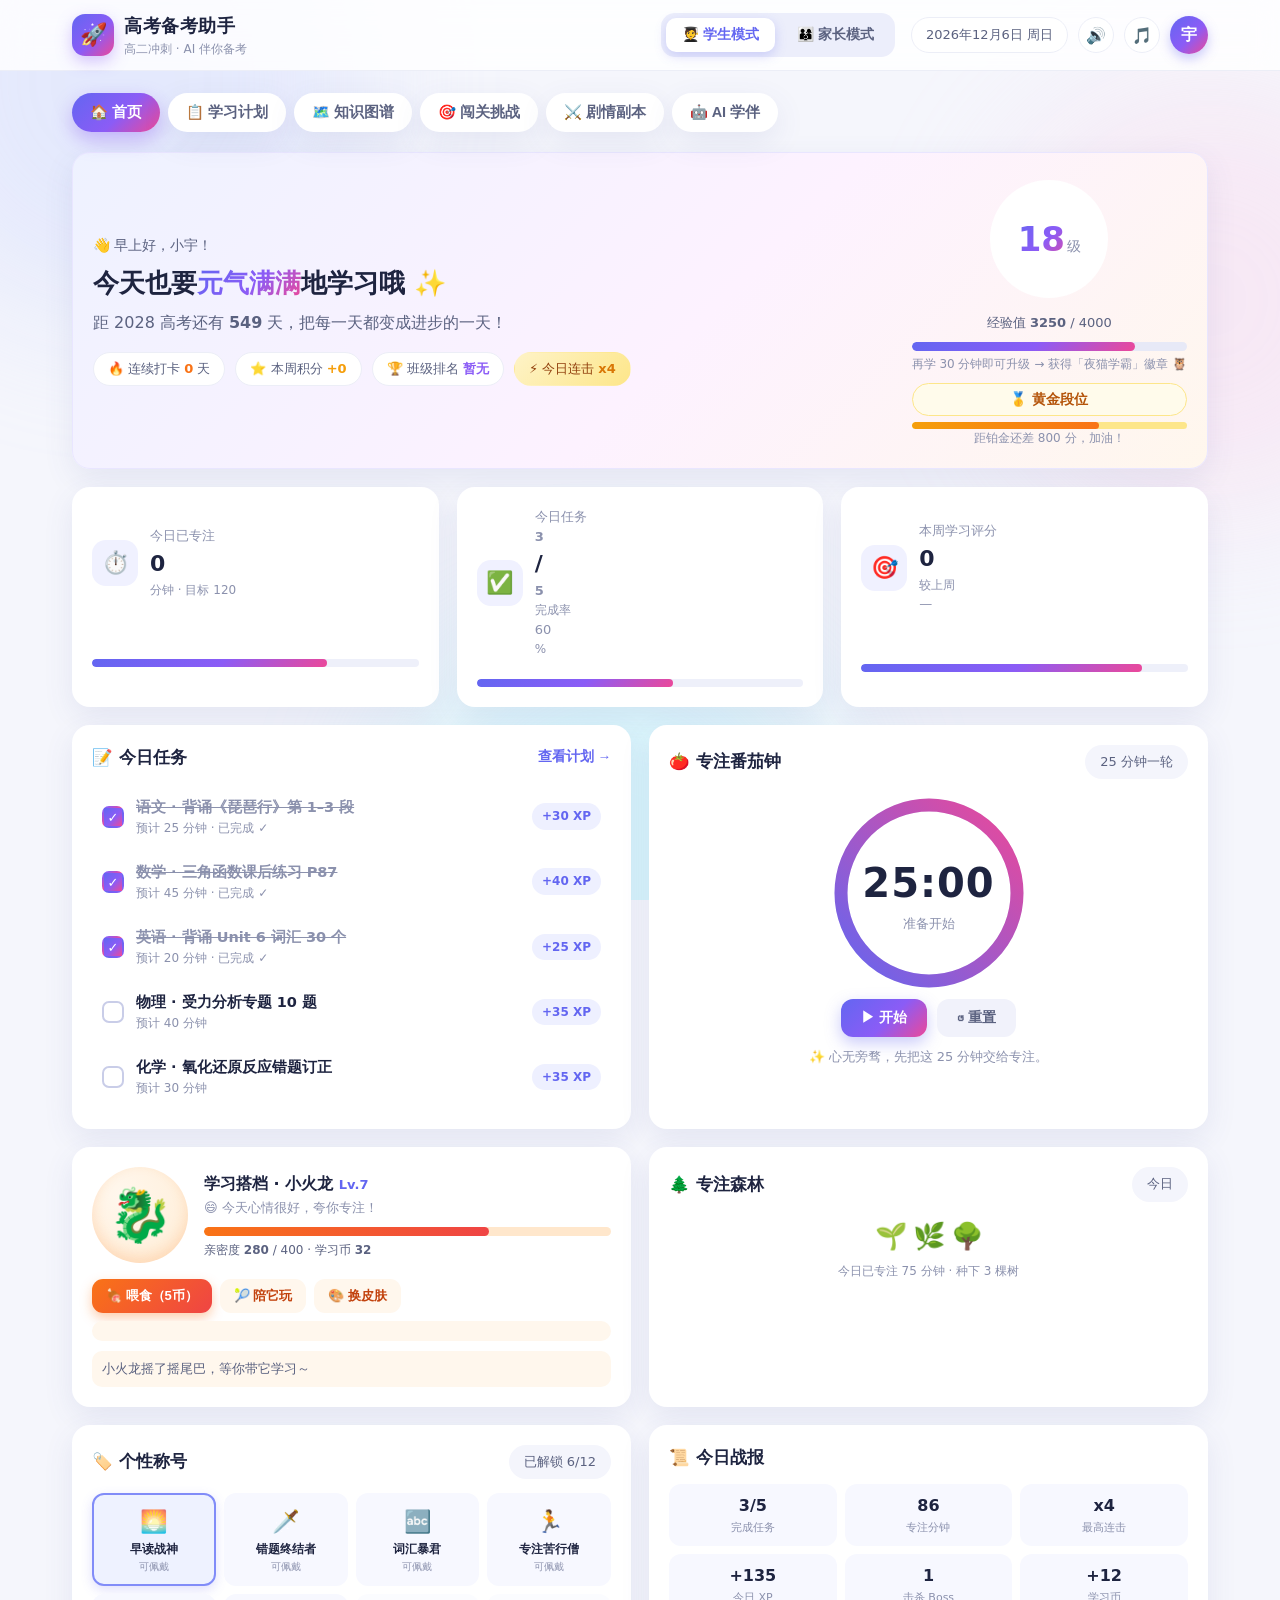
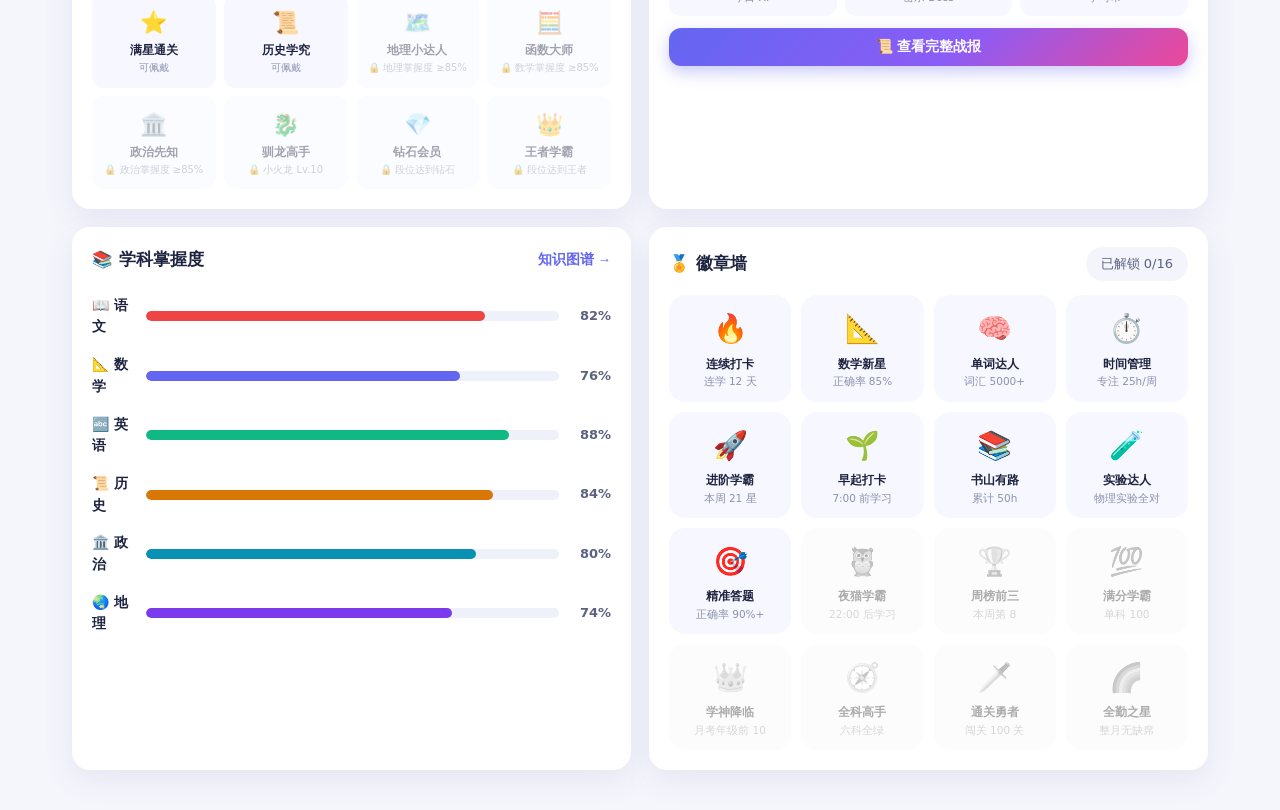
==== commit aa815517: "deploy v1.3: 曲目库+乐理真题卷+错题魔王" ====
--- a/index.html
+++ b/index.html
@@ -54,9 +54,9 @@
         <h1>今天也要<span class="grad-text">元气满满</span>地学习哦 ✨</h1>
         <p>距 2028 高考还有 <b id="countdown">--</b> 天，把每一天都变成进步的一天！</p>
         <div class="hero-chips">
-          <span class="chip chip-fire">🔥 连续打卡 <b id="streakDays">12</b> 天</span>
-          <span class="chip chip-star">⭐ 本周积分 <b id="weekPoints">+286</b></span>
-          <span class="chip chip-trophy">🏆 班级排名 <b>第 8 名</b></span>
+          <span class="chip chip-fire">🔥 连续打卡 <b id="streakDays">0</b> 天</span>
+          <span class="chip chip-star">⭐ 本周积分 <b id="weekPoints">+0</b></span>
+          <span class="chip chip-trophy">🏆 班级排名 <b id="classRank">暂无</b></span>
           <span class="chip combo-chip">⚡ 今日连击 <b id="comboCount">x4</b></span>
         </div>
       </div>
@@ -79,7 +79,7 @@
     <div class="grid-3">
       <div class="card stat-card">
         <div class="stat-icon">⏱️</div>
-        <div class="stat-body"><span>今日已专注</span><b id="todayFocus">86</b><small>分钟 · 目标 120</small></div>
+        <div class="stat-body"><span>今日已专注</span><b id="todayFocus">0</b><small>分钟 · 目标 120</small></div>
         <div class="mini-bar"><i id="focusBarFill"></i></div>
       </div>
       <div class="card stat-card">
@@ -89,7 +89,7 @@
       </div>
       <div class="card stat-card">
         <div class="stat-icon">🎯</div>
-        <div class="stat-body"><span>本周学习评分</span><b id="weekScoreHome">86</b><small>较上周 <span class="up">▲ 4 分</span></small></div>
+        <div class="stat-body"><span>本周学习评分</span><b id="weekScoreHome">0</b><small>较上周 <span>—</span></small></div>
         <div class="mini-bar"><i id="scoreBarFill"></i></div>
       </div>
     </div>
@@ -159,7 +159,7 @@
         <div id="subjectBars"></div>
       </div>
       <div class="card">
-        <div class="card-head"><h3>🏅 徽章墙</h3><span class="chip chip-soft">已解锁 9/16</span></div>
+        <div class="card-head"><h3>🏅 徽章墙</h3><span class="chip chip-soft" id="badgeCount">已解锁 0/16</span></div>
         <div class="badges" id="badgeWall"></div>
       </div>
     </div>
@@ -252,6 +252,23 @@
         </div>
       </div>
     </div>
+
+    <div class="card">
+      <div class="card-head"><h3>🎼 校考曲目库</h3><span class="chip chip-soft" id="repCount">已练 0 首</span></div>
+      <div class="rep-filters" id="repFilters">
+        <button class="mini-tab active" data-cat="all">全部</button>
+        <button class="mini-tab" data-cat="协奏曲">协奏曲</button>
+        <button class="mini-tab" data-cat="奏鸣曲">奏鸣曲</button>
+        <button class="mini-tab" data-cat="中国作品">中国作品</button>
+        <button class="mini-tab" data-cat="练习曲">练习曲</button>
+      </div>
+      <div class="rep-grid" id="repGrid"></div>
+    </div>
+
+    <div class="card">
+      <div class="card-head"><h3>📝 乐理真题卷</h3><span class="chip chip-soft">10 题 · 模拟统考难度</span></div>
+      <div id="theoryPaper"></div>
+    </div>
   </section>
 
   <!-- 学生 · 知识图谱 -->
@@ -285,7 +302,7 @@
       <div class="card quest-hero">
         <h3>🎮 本周闯关进度</h3>
         <div class="quest-stars" id="questStars"></div>
-        <p>累计获得 <b id="questStarCount">21</b> 颗星，达成 <b>「进阶学霸」</b> 成就 ✨</p>
+        <p>累计获得 <b id="questStarCount">0</b> 颗星，达成 <b>「初入江湖」</b> 成就 ✨</p>
         <div class="mini-bar"><i id="questBarFill"></i></div>
       </div>
       <div class="card">
@@ -350,6 +367,21 @@
       </div>
       <div class="boss-log" id="bossLog"></div>
     </div>
+
+    <div class="card boss-card wrong-boss" id="wrongBossCard">
+      <div class="card-head"><h3>👹 错题魔王</h3><span class="chip chip-soft" id="wrongBossInfo">由你的错题凝聚而成</span></div>
+      <div class="boss-row">
+        <div class="boss-figure" id="wrongBossFigure">👹</div>
+        <div class="boss-info">
+          <div class="boss-name" id="wrongBossName">错题魔王</div>
+          <div class="boss-hp-bar"><i id="wrongBossHpFill"></i></div>
+          <div class="boss-hp-text" id="wrongBossHpText"></div>
+          <div class="boss-attack-line">做对一道错题，就能削弱它！剩余错题：<b id="wrongBossLeft">0</b></div>
+        </div>
+      </div>
+      <div class="daily-question" id="wrongBossQ"></div>
+      <div class="boss-log" id="wrongBossLog"></div>
+    </div>
   </section>
 
   <!-- 学生 · AI 学伴 -->
@@ -388,11 +420,11 @@
       <div class="hero-text">
         <div class="hero-greet">👨‍👩‍👦 家长您好，这是 <b>小宇</b> 的本周学习概览</div>
         <h1>学习状态<span class="grad-text">稳中有升</span> 📈</h1>
-        <p>本周综合评分 <b id="ovScore">86</b> 分，较上周 +4 分；有效学习 <b>11.2</b> 小时，计划完成率 <b>86%</b>。</p>
+        <p>本周综合评分 <b id="ovScore">0</b> 分，较上周 —；有效学习 <b>0</b> 小时，计划完成率 <b>0%</b>。</p>
         <div class="hero-chips">
-          <span class="chip chip-fire">🔥 连续学习 <b>12</b> 天</span>
-          <span class="chip chip-star">⭐ 日均专注 <b>96</b> 分钟</span>
-          <span class="chip chip-trophy">🏅 本周达成 <b>3</b> 项成就</span>
+          <span class="chip chip-fire">🔥 连续学习 <b>0</b> 天</span>
+          <span class="chip chip-star">⭐ 日均专注 <b>0</b> 分钟</span>
+          <span class="chip chip-trophy">🏅 本周达成 <b>0</b> 项成就</span>
         </div>
       </div>
       <div class="parent-score-ring">
@@ -424,12 +456,12 @@
             <div class="donut-label"><b id="doneDonutPct">86%</b><span>本周任务</span></div>
           </div>
           <ul class="rate-list">
-            <li><span>语文</span><div class="mini-bar"><i style="width:90%"></i></div><b>90%</b></li>
-            <li><span>数学</span><div class="mini-bar"><i style="width:82%"></i></div><b>82%</b></li>
-            <li><span>英语</span><div class="mini-bar"><i style="width:88%"></i></div><b>88%</b></li>
-            <li><span>历史</span><div class="mini-bar"><i style="width:84%"></i></div><b>84%</b></li>
-            <li><span>政治</span><div class="mini-bar"><i style="width:80%"></i></div><b>80%</b></li>
-            <li><span>地理</span><div class="mini-bar"><i style="width:76%"></i></div><b>76%</b></li>
+            <li><span>语文</span><div class="mini-bar"><i style="width:0%"></i></div><b>0%</b></li>
+            <li><span>数学</span><div class="mini-bar"><i style="width:0%"></i></div><b>0%</b></li>
+            <li><span>英语</span><div class="mini-bar"><i style="width:0%"></i></div><b>0%</b></li>
+            <li><span>历史</span><div class="mini-bar"><i style="width:0%"></i></div><b>0%</b></li>
+            <li><span>政治</span><div class="mini-bar"><i style="width:0%"></i></div><b>0%</b></li>
+            <li><span>地理</span><div class="mini-bar"><i style="width:0%"></i></div><b>0%</b></li>
           </ul>
         </div>
       </div>
@@ -453,7 +485,7 @@
             <option>历史</option><option>政治</option><option>地理</option>
             <option>长笛</option><option>乐理</option>
           </select>
-          <span class="chip chip-soft" id="contentSummary">本周 42 条记录</span>
+          <span class="chip chip-soft" id="contentSummary">本周 0 条记录</span>
         </div>
       </div>
       <div class="table-wrap">
@@ -497,7 +529,7 @@
         <ul class="dim-scores" id="dimScores"></ul>
         <div class="ai-summary">
           <span class="chip chip-online">🤖 AI 评语</span>
-          <p id="aiComment">小宇本周整体表现优秀：数学与历史进步明显，正确率稳定在 85%+；建议把英语词汇打卡时间固定在晨间，并把政治「唯物论」与地理「读图分析」作为下周重点攻克对象。</p>
+          <p id="aiComment">📭 等待第一周学习数据……集齐任务完成度、正确率、坚持度、专注度与效率数据后，这里会自动生成专属评语。</p>
         </div>
       </div>
     </div>
--- a/assets/style.css
+++ b/assets/style.css
@@ -533,3 +533,27 @@
 .tl-item.wrong{animation:shakeX .4s ease;border-color:var(--red)}
 @keyframes shakeX{0%,100%{transform:translateX(0)}25%{transform:translateX(-6px)}75%{transform:translateX(6px)}}
 .timeline-result{font-size:13px;color:var(--ink-2);margin:10px 0;min-height:22px;font-weight:600}
+
+/* ============ 长笛艺考训练计划 ============ */
+.music-card{border:1px solid #ddd6fe;background:linear-gradient(135deg,#f5f3ff,#fdf4ff)}
+.music-grid{display:grid;grid-template-columns:1fr 1fr 1fr;gap:16px}
+@media(max-width:1024px){.music-grid{grid-template-columns:1fr 1fr}}
+@media(max-width:720px){.music-grid{grid-template-columns:1fr}}
+.music-countdown{font-size:34px;font-weight:800;background:var(--grad);-webkit-background-clip:text;background-clip:text;color:transparent;line-height:1.2}
+.music-goal{font-size:13px;color:var(--ink-2);margin-top:4px}
+.music-streak{font-size:13px;color:var(--ink-2);margin-top:8px;background:#fff;border-radius:10px;padding:8px 10px}
+.music-streak b{color:#f97316}
+.music-timeline{list-style:none;margin-top:10px;position:relative;padding-left:18px}
+.music-timeline li{position:relative;font-size:12.5px;color:var(--ink-2);padding:4px 0}
+.music-timeline li::before{content:"";position:absolute;left:-14px;top:10px;width:8px;height:8px;border-radius:50%;background:var(--grad)}
+.music-tasks{list-style:none;margin-bottom:12px}
+.music-tasks .mt-item{display:flex;align-items:center;gap:10px;padding:9px 8px;border-radius:11px;cursor:pointer;transition:.15s}
+.music-tasks .mt-item:hover{background:#fff}
+.music-tasks .mt-check{width:20px;height:20px;border-radius:6px;border:2px solid #c9cde8;display:grid;place-items:center;color:#fff;font-size:12px;flex:none;background:#fff;transition:.2s}
+.music-tasks .mt-check.checked{background:var(--grad);border-color:transparent}
+.music-tasks .mt-name{font-size:13.5px;font-weight:600}
+.music-tasks .mt-min{font-size:11.5px;color:var(--ink-3);margin-left:auto}
+.music-tasks .mt-item.done .mt-name{text-decoration:line-through;color:var(--ink-3)}
+.music-punch-msg{font-size:13px;color:var(--ink-2);margin-top:8px;min-height:20px;font-weight:600}
+.tag.subj-长笛{background:#f5f3ff;color:#7c3aed}
+.tag.subj-乐理{background:#fdf4ff;color:#c026d3}
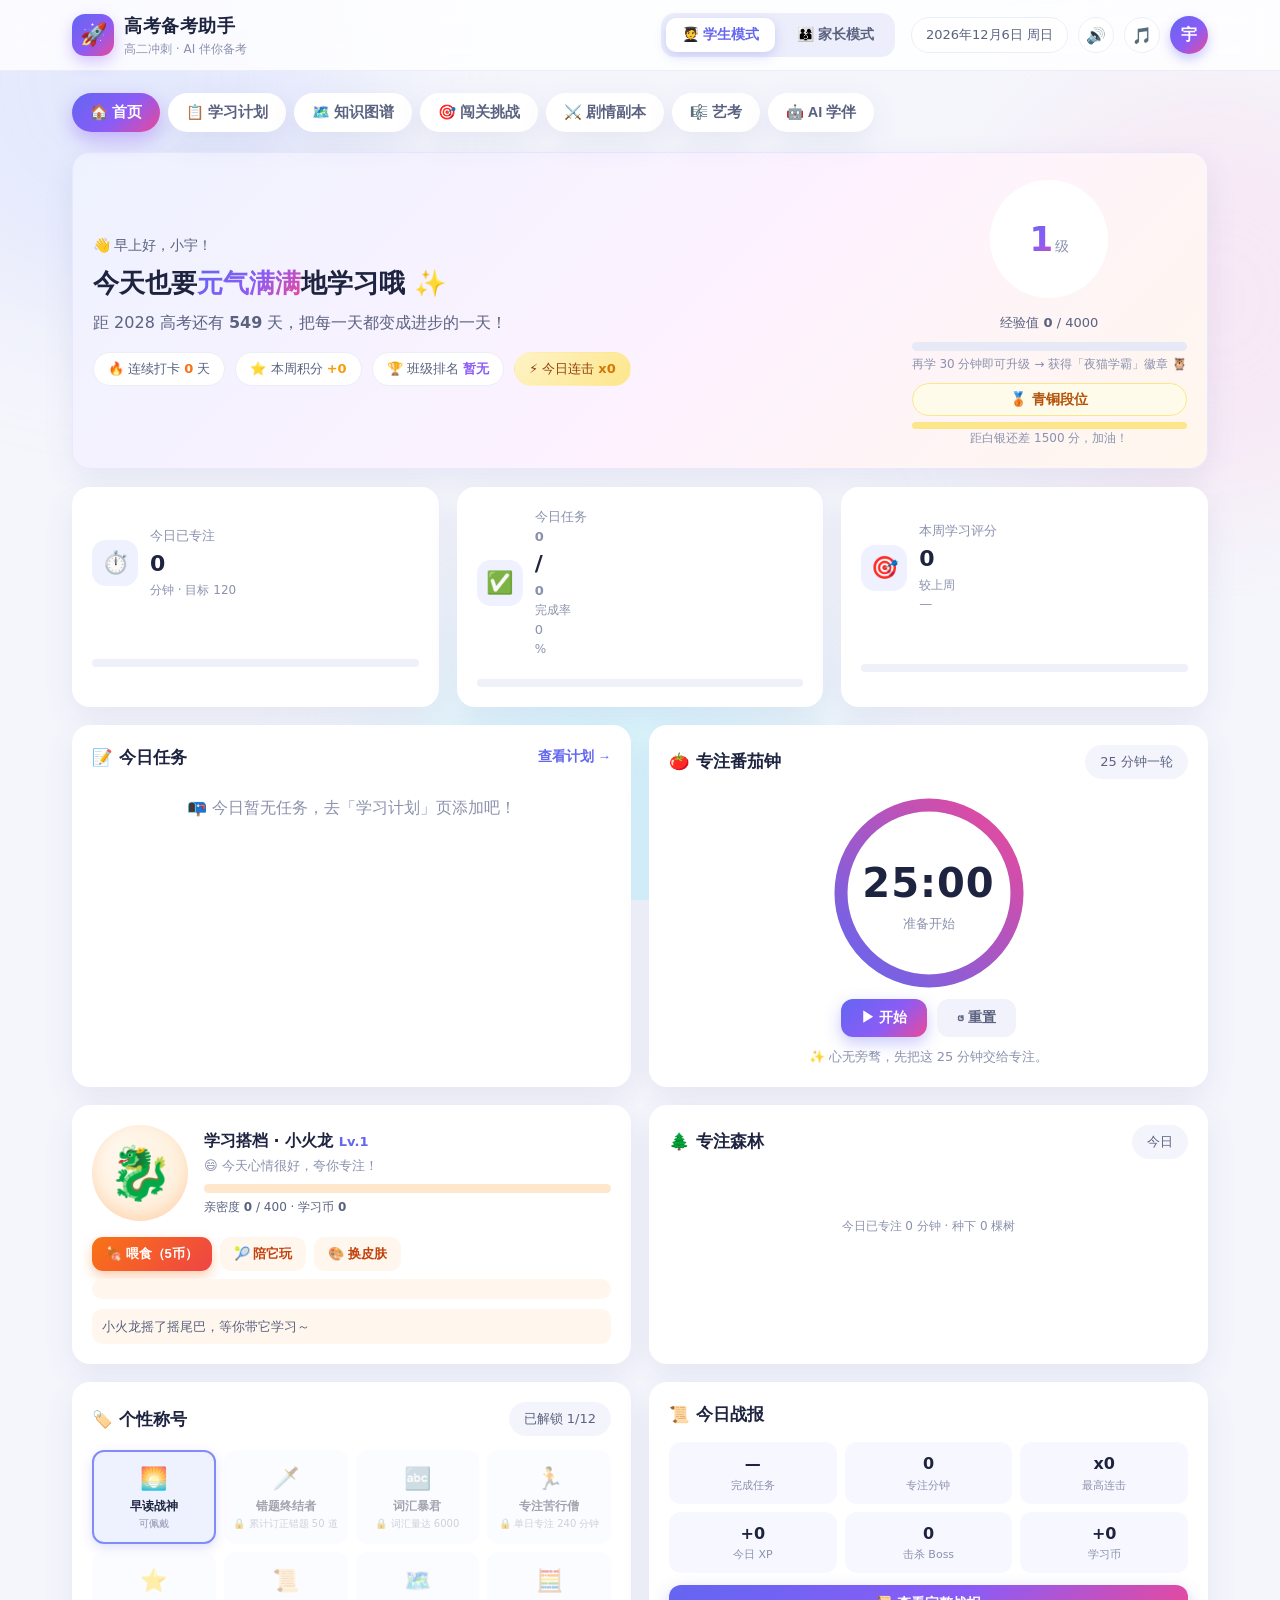
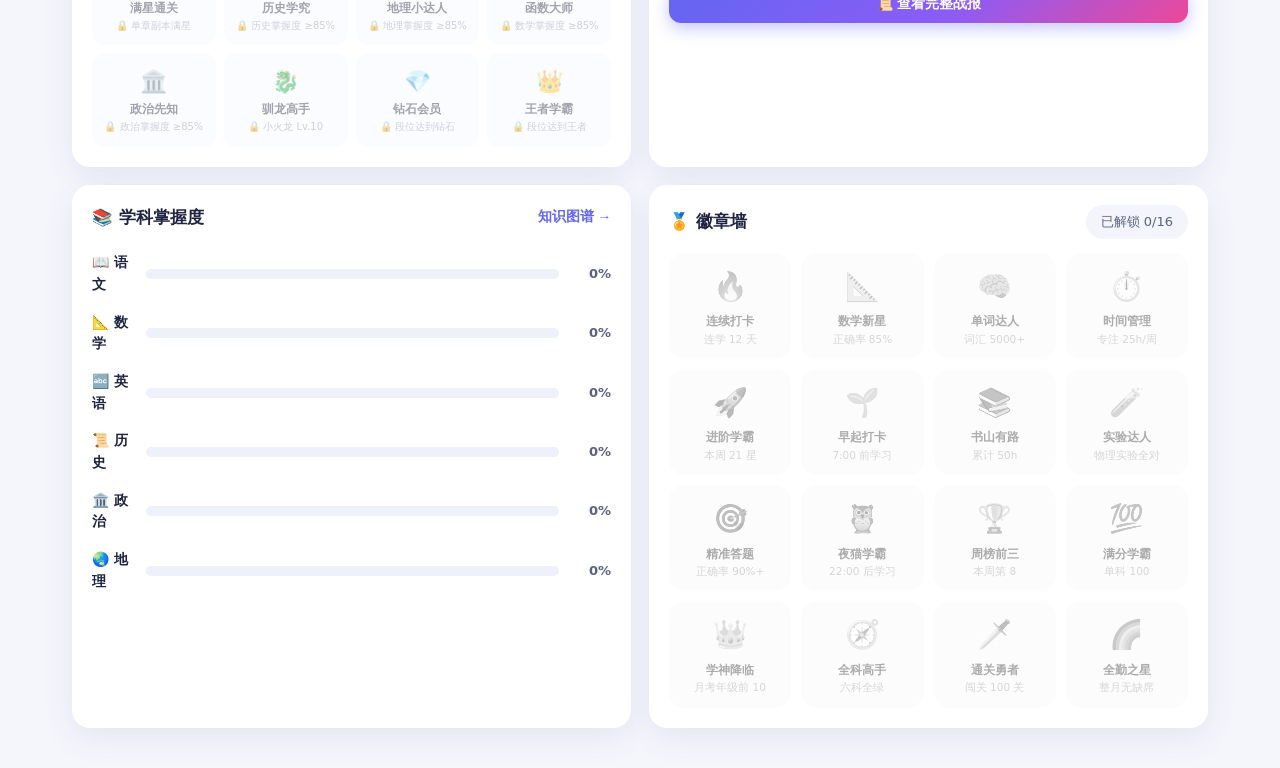
==== commit 62521852: "deploy v1.4: 艺考页整合（示范音频/错题卷/日历/五线谱/歌谱上传）" ====
--- a/index.html
+++ b/index.html
@@ -43,6 +43,7 @@
     <button class="tab" data-tab="map">🗺️ 知识图谱</button>
     <button class="tab" data-tab="quest">🎯 闯关挑战</button>
     <button class="tab" data-tab="dungeon">⚔️ 剧情副本</button>
+    <button class="tab" data-tab="art">🎼 艺考</button>
     <button class="tab" data-tab="ai">🤖 AI 学伴</button>
   </nav>
 
@@ -227,7 +228,10 @@
         </div>
       </div>
     </div>
-
+  </section>
+
+  <!-- 学生 · 艺考 -->
+  <section class="view" id="view-student-art">
     <div class="card music-card">
       <div class="card-head"><h3>🎼 长笛艺考训练计划</h3><span class="chip chip-soft">音乐生 · 长笛专业</span></div>
       <div class="music-grid">
@@ -266,8 +270,53 @@
     </div>
 
     <div class="card">
-      <div class="card-head"><h3>📝 乐理真题卷</h3><span class="chip chip-soft">10 题 · 模拟统考难度</span></div>
+      <div class="card-head"><h3>📝 乐理卷</h3>
+        <div class="map-subjects" id="paperTabs">
+          <button class="mini-tab active" data-src="real">🎲 真题卷</button>
+          <button class="mini-tab" data-src="wrong">❌ 错题卷</button>
+        </div>
+      </div>
       <div id="theoryPaper"></div>
+    </div>
+
+    <div class="card">
+      <div class="card-head"><h3>📅 艺考日历 · 关键节点</h3><button class="btn btn-ghost" id="artReminderBtn">🔔 开启日历提醒</button></div>
+      <div class="art-cal-grid">
+        <div class="art-cal">
+          <div class="art-cal-head" id="artCalHead"></div>
+          <div class="art-cal-week"><span>一</span><span>二</span><span>三</span><span>四</span><span>五</span><span>六</span><span>日</span></div>
+          <div class="art-cal-days" id="artCalDays"></div>
+        </div>
+        <div class="art-milestones">
+          <div class="hist-title">⏳ 下一个节点</div>
+          <div class="art-next" id="artNext"></div>
+          <div class="hist-title" style="margin-top:12px">🗓️ 全部节点</div>
+          <ul class="music-timeline" id="artMilestones"></ul>
+          <div class="art-reminder-msg" id="artReminderMsg"></div>
+        </div>
+      </div>
+    </div>
+
+    <div class="card">
+      <div class="card-head"><h3>🎼 长笛五线谱 · 音阶指法</h3>
+        <div class="map-subjects" id="scaleTabs">
+          <button class="mini-tab active" data-scale="0">C 大调</button>
+          <button class="mini-tab" data-scale="1">G 大调</button>
+          <button class="mini-tab" data-scale="2">F 大调</button>
+        </div>
+      </div>
+      <div class="staff-wrap"><svg id="staffSvg" viewBox="0 0 760 230"></svg></div>
+      <div class="staff-hint">🎵 点击音符可试听 · 长笛用高音谱号记谱 · 左手指法 1–5、右手指法 1–3</div>
+    </div>
+
+    <div class="card">
+      <div class="card-head"><h3>📤 我的歌谱</h3><span class="chip chip-soft" id="sheetCount">0 张</span></div>
+      <div class="sheet-upload">
+        <label class="btn btn-primary" for="sheetFile">📤 上传歌谱图片</label>
+        <input type="file" id="sheetFile" accept="image/*" hidden>
+        <span class="sheet-tip">支持 JPG / PNG / WebP，自动保存在本机浏览器</span>
+      </div>
+      <div class="sheet-grid" id="sheetGrid"></div>
     </div>
   </section>
 
@@ -579,6 +628,7 @@
   <button class="bn-tab" data-tab="map"><span class="bn-ico">🗺️</span><span>图谱</span></button>
   <button class="bn-tab" data-tab="quest"><span class="bn-ico">🎯</span><span>闯关</span></button>
   <button class="bn-tab" data-tab="dungeon"><span class="bn-ico">⚔️</span><span>副本</span></button>
+  <button class="bn-tab" data-tab="art"><span class="bn-ico">🎼</span><span>艺考</span></button>
   <button class="bn-tab" data-tab="ai"><span class="bn-ico">🤖</span><span>AI</span></button>
 </nav>
 <nav class="bottom-nav" id="parentBottomNav" hidden>
--- a/assets/style.css
+++ b/assets/style.css
@@ -557,3 +557,35 @@
 .music-punch-msg{font-size:13px;color:var(--ink-2);margin-top:8px;min-height:20px;font-weight:600}
 .tag.subj-长笛{background:#f5f3ff;color:#7c3aed}
 .tag.subj-乐理{background:#fdf4ff;color:#c026d3}
+
+/* ============ 校考曲目库 / 乐理真题卷 / 错题魔王 ============ */
+.rep-filters{display:flex;gap:6px;flex-wrap:wrap;margin-bottom:12px}
+.rep-grid{display:grid;grid-template-columns:repeat(2,1fr);gap:10px}
+@media(max-width:720px){.rep-grid{grid-template-columns:1fr}}
+.rep-card{border:1px solid var(--line);border-radius:14px;padding:12px 14px;background:#fafbff;transition:.2s;display:flex;flex-direction:column;gap:6px}
+.rep-card:hover{transform:translateY(-2px);box-shadow:var(--shadow)}
+.rep-card .rp-name{font-weight:700;font-size:14.5px}
+.rep-card .rp-composer{font-size:12.5px;color:var(--ink-3)}
+.rep-card .rp-meta{display:flex;align-items:center;gap:8px;font-size:12px;color:var(--ink-2)}
+.rep-card .rp-stars{letter-spacing:1px;font-size:13px}
+.rep-card .rp-progress{height:7px;border-radius:99px;background:#eceefb;overflow:hidden}
+.rep-card .rp-progress i{display:block;height:100%;background:var(--grad);border-radius:99px;width:0;transition:width .4s}
+.rep-card .rp-practice{display:flex;align-items:center;justify-content:space-between;margin-top:2px}
+.rep-card .rp-count{font-size:12px;color:var(--ink-3)}
+.rep-card .rp-btn{border:0;background:var(--grad);color:#fff;border-radius:9px;padding:6px 12px;font-size:12.5px;font-weight:700;cursor:pointer;transition:.2s}
+.rep-card .rp-btn:hover{transform:translateY(-1px);box-shadow:0 4px 10px rgba(99,102,241,.3)}
+.rep-card .rp-btn.done{background:#e2e5f5;color:var(--ink-3);cursor:default}
+
+.paper-intro{text-align:center;padding:10px 0}
+.paper-intro .pi-title{font-size:18px;font-weight:800;margin-bottom:6px}
+.paper-intro .pi-sub{font-size:13.5px;color:var(--ink-2);margin-bottom:14px}
+.paper-score{display:flex;align-items:center;justify-content:center;gap:16px;margin:8px 0}
+.paper-score .ps-box{text-align:center;background:#f7f8ff;border-radius:14px;padding:12px 18px}
+.paper-score .ps-box b{font-size:30px;display:block}
+.paper-grade{text-align:center;font-size:18px;font-weight:800;margin:6px 0}
+.paper-grade.good{color:#059669}.paper-grade.mid{color:#d97706}.paper-grade.bad{color:#dc2626}
+.paper-review{margin-top:12px}
+.paper-review .pr-item{font-size:13px;padding:6px 0;border-bottom:1px dashed var(--line);color:var(--ink-2)}
+.paper-review .pr-item b.ok{color:var(--green)}.paper-review .pr-item b.no{color:var(--red)}
+
+.wrong-boss{border-color:#c4b5fd;background:linear-gradient(135deg,#f5f3ff,#fdf4ff)}
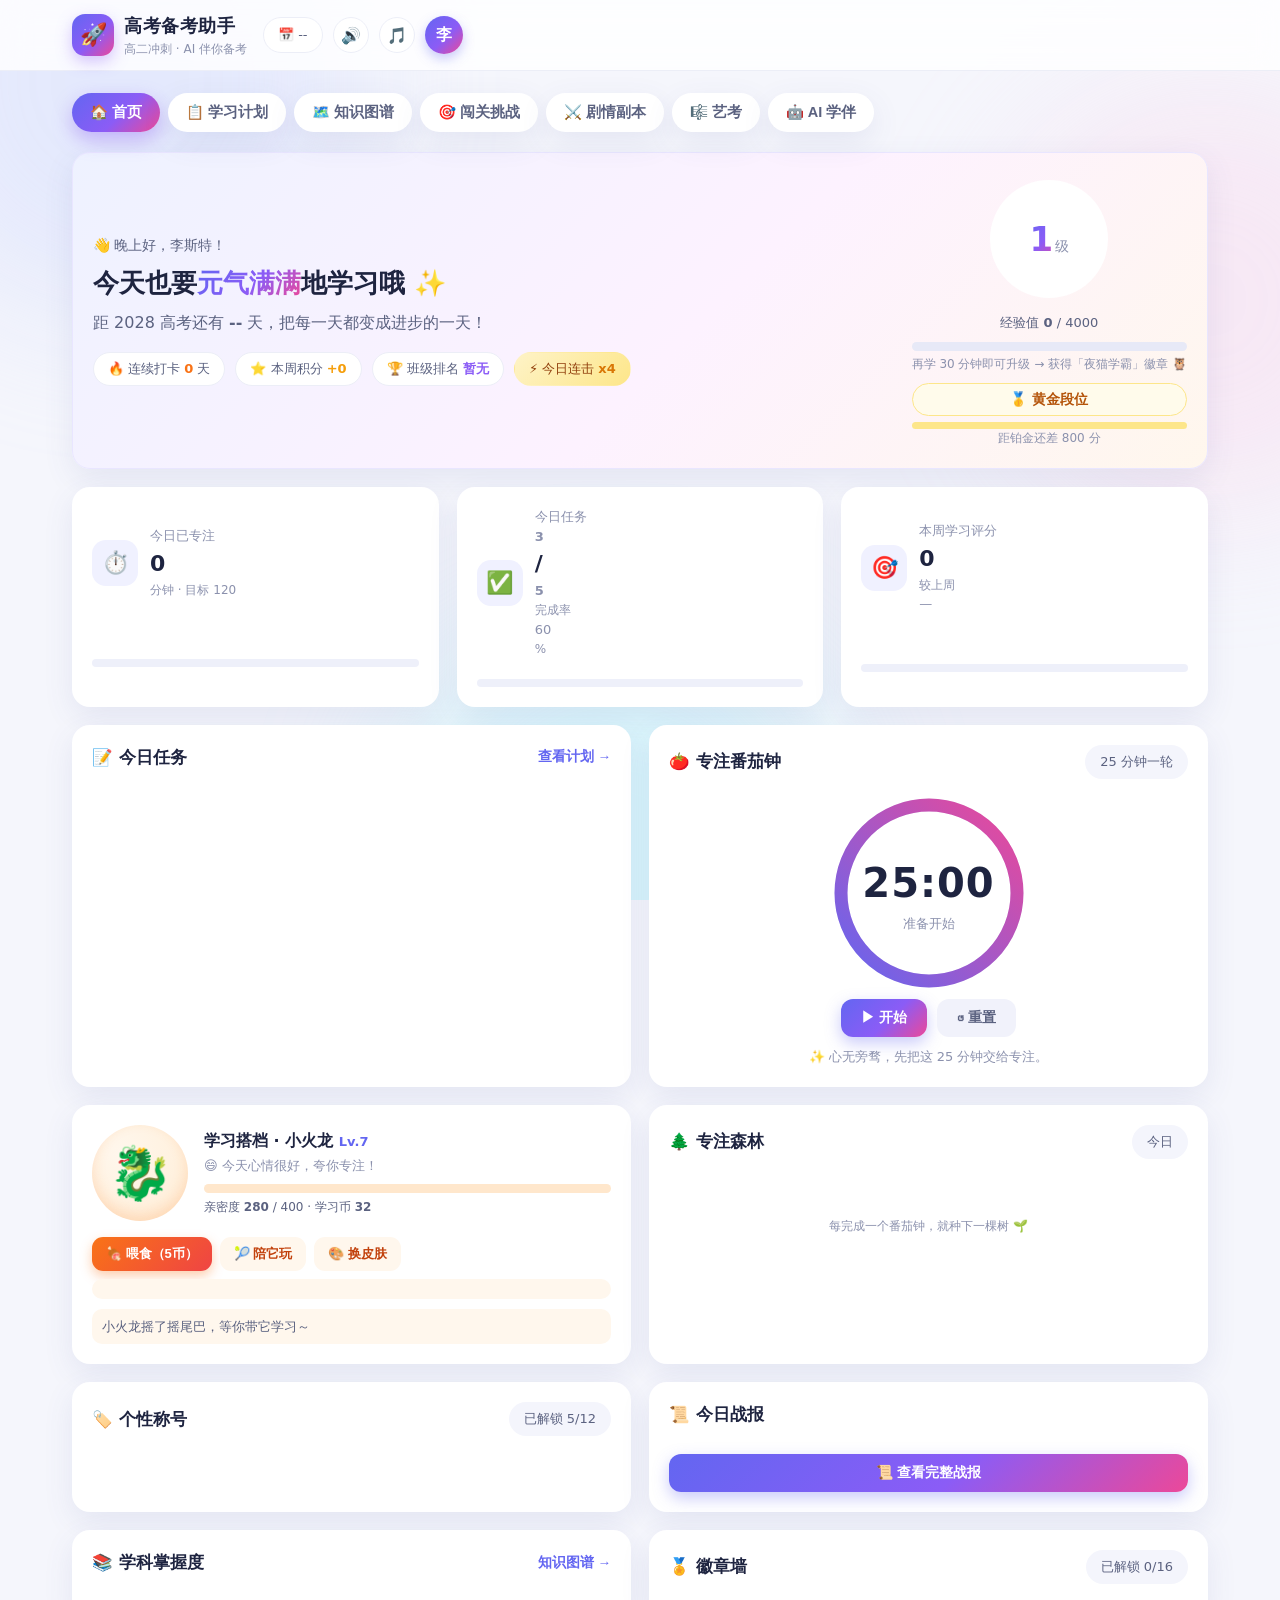
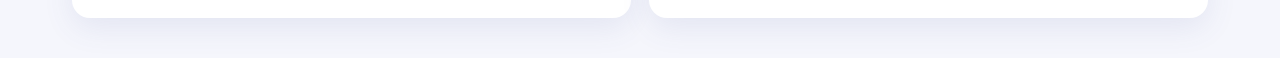
==== commit 6ac9e9ed: "deploy v1.5: 家长端独立页面 + 名字李斯特" ====
--- a/index.html
+++ b/index.html
@@ -7,7 +7,7 @@
 <link rel="stylesheet" href="assets/style.css">
 <link rel="icon" href="data:image/svg+xml,<svg xmlns='http://www.w3.org/2000/svg' viewBox='0 0 100 100'><text y='.9em' font-size='90'>🚀</text></svg>">
 </head>
-<body>
+<body data-page="student">
 <div class="bg-blobs" aria-hidden="true"><i class="b1"></i><i class="b2"></i><i class="b3"></i></div>
 
 <!-- ============ 顶部导航 ============ -->
@@ -21,16 +21,11 @@
       </div>
     </div>
 
-    <div class="role-switch" id="roleSwitch">
-      <button class="role-btn active" data-role="student" aria-label="学生模式">🧑‍🎓 学生模式</button>
-      <button class="role-btn" data-role="parent" aria-label="家长模式">👨‍👩‍👦 家长模式</button>
-    </div>
-
     <div class="top-right">
       <div class="date-chip" id="todayChip">📅 --</div>
       <button class="sound-toggle" id="soundToggle" title="音效开关">🔊</button>
       <button class="sound-toggle" id="musicToggle" title="长笛背景音乐" style="color:#8b5cf6">🎵</button>
-      <div class="avatar" id="avatarBox" title="小宇">宇</div>
+      <div class="avatar" id="avatarBox" title="李斯特">李</div>
     </div>
   </div>
 </header>
@@ -51,7 +46,7 @@
   <section class="view active" id="view-student-home">
     <div class="hero card">
       <div class="hero-text">
-        <div class="hero-greet" id="greetText">👋 晚上好，小宇！</div>
+        <div class="hero-greet" id="greetText">👋 晚上好，李斯特！</div>
         <h1>今天也要<span class="grad-text">元气满满</span>地学习哦 ✨</h1>
         <p>距 2028 高考还有 <b id="countdown">--</b> 天，把每一天都变成进步的一天！</p>
         <div class="hero-chips">
@@ -454,172 +449,7 @@
   </section>
 </main>
 
-<!-- ============ 家长端 ============ -->
-<main class="app parent-app" id="parentApp" hidden>
-  <nav class="tabs" id="parentTabs">
-    <button class="tab active" data-tab="overview">📊 学习总览</button>
-    <button class="tab" data-tab="content">📚 学习内容</button>
-    <button class="tab" data-tab="report">🏅 评分报告</button>
-    <button class="tab" data-tab="settings">⚙️ 家长设置</button>
-  </nav>
-
-  <!-- 家长 · 总览 -->
-  <section class="view active" id="view-parent-overview">
-    <div class="hero card parent-hero">
-      <div class="hero-text">
-        <div class="hero-greet">👨‍👩‍👦 家长您好，这是 <b>小宇</b> 的本周学习概览</div>
-        <h1>学习状态<span class="grad-text">稳中有升</span> 📈</h1>
-        <p>本周综合评分 <b id="ovScore">0</b> 分，较上周 —；有效学习 <b>0</b> 小时，计划完成率 <b>0%</b>。</p>
-        <div class="hero-chips">
-          <span class="chip chip-fire">🔥 连续学习 <b>0</b> 天</span>
-          <span class="chip chip-star">⭐ 日均专注 <b>0</b> 分钟</span>
-          <span class="chip chip-trophy">🏅 本周达成 <b>0</b> 项成就</span>
-        </div>
-      </div>
-      <div class="parent-score-ring">
-        <div class="score-ring" id="scoreRing">
-          <div class="score-ring-inner"><b id="scoreRingNum">86</b><span>综合评分</span></div>
-        </div>
-        <div class="score-trend"><span class="up">▲ 4</span> 较上周</div>
-      </div>
-    </div>
-
-    <div class="card">
-      <div class="card-head"><h3>📈 近 7 天学习时长（分钟）</h3><span class="chip chip-soft">含专注 + 练习</span></div>
-      <div class="chart-wrap"><svg id="durationChart" viewBox="0 0 720 240" preserveAspectRatio="xMidYMid meet"></svg></div>
-    </div>
-
-    <div class="grid-2">
-      <div class="card">
-        <div class="card-head"><h3>🥧 学科投入占比</h3></div>
-        <div class="pie-wrap">
-          <svg id="pieChart" viewBox="0 0 200 200"></svg>
-          <div class="pie-legend" id="pieLegend"></div>
-        </div>
-      </div>
-      <div class="card">
-        <div class="card-head"><h3>🎯 任务完成率</h3></div>
-        <div class="ring-row">
-          <div class="donut-box">
-            <svg id="doneDonut" viewBox="0 0 120 120"></svg>
-            <div class="donut-label"><b id="doneDonutPct">86%</b><span>本周任务</span></div>
-          </div>
-          <ul class="rate-list">
-            <li><span>语文</span><div class="mini-bar"><i style="width:0%"></i></div><b>0%</b></li>
-            <li><span>数学</span><div class="mini-bar"><i style="width:0%"></i></div><b>0%</b></li>
-            <li><span>英语</span><div class="mini-bar"><i style="width:0%"></i></div><b>0%</b></li>
-            <li><span>历史</span><div class="mini-bar"><i style="width:0%"></i></div><b>0%</b></li>
-            <li><span>政治</span><div class="mini-bar"><i style="width:0%"></i></div><b>0%</b></li>
-            <li><span>地理</span><div class="mini-bar"><i style="width:0%"></i></div><b>0%</b></li>
-          </ul>
-        </div>
-      </div>
-    </div>
-
-    <div class="card">
-      <div class="card-head"><h3>🕐 今日学习动态</h3><button class="link-btn" id="goContentBtn">查看全部内容 →</button></div>
-      <ul class="timeline" id="timeline"></ul>
-    </div>
-  </section>
-
-  <!-- 家长 · 学习内容 -->
-  <section class="view" id="view-parent-content">
-    <div class="card">
-      <div class="card-head">
-        <h3>📚 学习内容明细</h3>
-        <div class="filter-row">
-          <select id="contentFilter" aria-label="筛选科目">
-            <option value="all">全部科目</option>
-            <option>语文</option><option>数学</option><option>英语</option>
-            <option>历史</option><option>政治</option><option>地理</option>
-            <option>长笛</option><option>乐理</option>
-          </select>
-          <span class="chip chip-soft" id="contentSummary">本周 0 条记录</span>
-        </div>
-      </div>
-      <div class="table-wrap">
-        <table class="data-table">
-          <thead>
-            <tr><th>日期</th><th>科目</th><th>学习内容</th><th>类型</th><th>时长</th><th>完成度</th><th>掌握度</th></tr>
-          </thead>
-          <tbody id="contentTable"></tbody>
-        </table>
-      </div>
-    </div>
-  </section>
-
-  <!-- 家长 · 评分报告 -->
-  <section class="view" id="view-parent-report">
-    <div class="grid-2">
-      <div class="card">
-        <div class="card-head"><h3>🧭 五维能力雷达</h3><span class="chip chip-soft">本周</span></div>
-        <div class="chart-wrap"><svg id="radarChart" viewBox="0 0 360 300"></svg></div>
-      </div>
-      <div class="card">
-        <div class="card-head"><h3>📏 评分模型说明</h3></div>
-        <div class="score-model">
-          <div class="model-row"><span>✅ 任务完成度</span><div class="mini-bar"><i style="width:30%"></i></div><b>30%</b></div>
-          <div class="model-row"><span>🎯 练习正确率</span><div class="mini-bar"><i style="width:25%"></i></div><b>25%</b></div>
-          <div class="model-row"><span>🔥 学习坚持度</span><div class="mini-bar"><i style="width:20%"></i></div><b>20%</b></div>
-          <div class="model-row"><span>⏱️ 专注度</span><div class="mini-bar"><i style="width:15%"></i></div><b>15%</b></div>
-          <div class="model-row"><span>⚡ 学习效率</span><div class="mini-bar"><i style="width:10%"></i></div><b>10%</b></div>
-        </div>
-        <p class="model-note">综合评分 = 完成度×30% + 正确率×25% + 坚持度×20% + 专注度×15% + 效率×10%，满分 100 分，每日 24:00 自动结算。</p>
-      </div>
-    </div>
-
-    <div class="grid-2">
-      <div class="card">
-        <div class="card-head"><h3>📊 近 8 周评分趋势</h3></div>
-        <div class="chart-wrap"><svg id="trendChart" viewBox="0 0 720 240" preserveAspectRatio="xMidYMid meet"></svg></div>
-      </div>
-      <div class="card">
-        <div class="card-head"><h3>🎓 本周维度得分</h3></div>
-        <ul class="dim-scores" id="dimScores"></ul>
-        <div class="ai-summary">
-          <span class="chip chip-online">🤖 AI 评语</span>
-          <p id="aiComment">📭 等待第一周学习数据……集齐任务完成度、正确率、坚持度、专注度与效率数据后，这里会自动生成专属评语。</p>
-        </div>
-      </div>
-    </div>
-  </section>
-
-  <!-- 家长 · 设置 -->
-  <section class="view" id="view-parent-settings">
-    <div class="grid-2">
-      <div class="card">
-        <div class="card-head"><h3>🎯 学习目标</h3></div>
-        <div class="setting-row">
-          <div><b>每日专注目标</b><small>建议 100–180 分钟</small></div>
-          <input type="range" min="60" max="240" step="10" value="120" id="goalRange">
-          <span class="range-val" id="goalRangeVal">120 分钟</span>
-        </div>
-        <div class="setting-row">
-          <div><b>每周任务数</b><small>建议 25–35 个</small></div>
-          <input type="range" min="15" max="45" step="1" value="30" id="taskRange">
-          <span class="range-val" id="taskRangeVal">30 个</span>
-        </div>
-      </div>
-      <div class="card">
-        <div class="card-head"><h3>🔔 提醒与通知</h3></div>
-        <label class="switch-row"><span><b>每日学习报告</b><small>每晚 21:30 推送今日总结</small></span><input type="checkbox" checked><i></i></label>
-        <label class="switch-row"><span><b>任务超时提醒</b><small>未完成任务时提醒孩子</small></span><input type="checkbox" checked><i></i></label>
-        <label class="switch-row"><span><b>每周家长周报</b><small>每周日晚发送完整报告</small></span><input type="checkbox" checked><i></i></label>
-        <label class="switch-row"><span><b>成就庆祝通知</b><small>孩子达成成就时同步告知</small></span><input type="checkbox"><i></i></label>
-      </div>
-    </div>
-    <div class="card">
-      <div class="card-head"><h3>💡 给家长的沟通建议</h3></div>
-      <ul class="tips">
-        <li>❤️ 少问「今天学了什么」，多问「今天哪个知识点最有意思」，激发表达欲。</li>
-        <li>🎮 用「闯关 / 积分 / 徽章」作为激励而非施压，评分是参考不是评判。</li>
-        <li>📵 把手机放在客厅充电，和孩子约定「学习时段全家安静」。</li>
-        <li>🤝 每周和孩子一起看 10 分钟周报，共同制定下周 1 个小目标。</li>
-      </ul>
-    </div>
-    <p class="footnote">🚀 高考备考助手 · 原型演示版（数据均为示例）｜为 2028 高考 · 高二冲刺设计</p>
-  </section>
-</main>
+
 
 <!-- ============ 手机端底部导航 ============ -->
 <nav class="bottom-nav" id="studentBottomNav">
@@ -631,12 +461,7 @@
   <button class="bn-tab" data-tab="art"><span class="bn-ico">🎼</span><span>艺考</span></button>
   <button class="bn-tab" data-tab="ai"><span class="bn-ico">🤖</span><span>AI</span></button>
 </nav>
-<nav class="bottom-nav" id="parentBottomNav" hidden>
-  <button class="bn-tab active" data-tab="overview"><span class="bn-ico">📊</span><span>总览</span></button>
-  <button class="bn-tab" data-tab="content"><span class="bn-ico">📚</span><span>内容</span></button>
-  <button class="bn-tab" data-tab="report"><span class="bn-ico">🏅</span><span>报告</span></button>
-  <button class="bn-tab" data-tab="settings"><span class="bn-ico">⚙️</span><span>设置</span></button>
-</nav>
+
 
 <!-- ============ 今日战报弹窗 ============ -->
 <div class="modal-mask" id="reportModal" hidden>
--- a/assets/style.css
+++ b/assets/style.css
@@ -589,3 +589,45 @@
 .paper-review .pr-item b.ok{color:var(--green)}.paper-review .pr-item b.no{color:var(--red)}
 
 .wrong-boss{border-color:#c4b5fd;background:linear-gradient(135deg,#f5f3ff,#fdf4ff)}
+
+/* ============ 艺考日历 / 五线谱 / 我的歌谱 / 曲目示范 ============ */
+.art-cal-grid{display:grid;grid-template-columns:1fr 1fr;gap:16px}
+@media(max-width:900px){.art-cal-grid{grid-template-columns:1fr}}
+.art-cal{background:#f7f8ff;border-radius:14px;padding:12px}
+.art-cal-head{font-weight:800;text-align:center;font-size:15px;margin-bottom:8px}
+.art-cal-week{display:grid;grid-template-columns:repeat(7,1fr);text-align:center;font-size:11.5px;color:var(--ink-3);margin-bottom:4px}
+.art-cal-days{display:grid;grid-template-columns:repeat(7,1fr);gap:3px}
+.cal-day{position:relative;aspect-ratio:1;border-radius:8px;display:grid;place-items:center;font-size:12.5px;color:var(--ink-2);background:#fff;border:1px solid var(--line)}
+.cal-day.other{opacity:.3}
+.cal-day.today{background:#eef2ff;border-color:#818cf8;font-weight:700}
+.cal-day.dot::after{content:"";position:absolute;bottom:3px;left:50%;transform:translateX(-50%);width:5px;height:5px;border-radius:50%;background:#ec4899}
+.cal-day .cd-dot{position:absolute;bottom:2px;left:50%;transform:translateX(-50%);font-size:9px}
+.art-next{background:linear-gradient(135deg,#eef2ff,#fdf2ff);border:1px solid #dbe3ff;border-radius:12px;padding:12px;font-size:13.5px}
+.art-next b{font-size:20px;display:block}
+.art-reminder-msg{font-size:12.5px;color:var(--ink-2);margin-top:10px;min-height:18px;font-weight:600}
+
+.staff-wrap{overflow-x:auto;background:#fff;border:1px solid var(--line);border-radius:14px;padding:10px}
+.staff-wrap svg{min-width:560px;width:100%;height:auto}
+.staff-hint{font-size:12.5px;color:var(--ink-3);margin-top:8px;text-align:center}
+
+.sheet-upload{display:flex;align-items:center;gap:12px;flex-wrap:wrap;margin-bottom:12px}
+.sheet-tip{font-size:12px;color:var(--ink-3)}
+.sheet-grid{display:grid;grid-template-columns:repeat(4,1fr);gap:10px}
+@media(max-width:900px){.sheet-grid{grid-template-columns:repeat(3,1fr)}}
+@media(max-width:600px){.sheet-grid{grid-template-columns:repeat(2,1fr)}}
+.sheet-card{border:1px solid var(--line);border-radius:12px;overflow:hidden;background:#fff;position:relative;transition:.2s}
+.sheet-card:hover{transform:translateY(-2px);box-shadow:var(--shadow)}
+.sheet-card img{width:100%;height:120px;object-fit:cover;display:block;cursor:pointer;background:#f4f5fc}
+.sheet-card .sheet-name{font-size:12px;font-weight:600;padding:7px 8px;white-space:nowrap;overflow:hidden;text-overflow:ellipsis}
+.sheet-card .sheet-del{position:absolute;top:6px;right:6px;border:0;background:rgba(239,68,68,.9);color:#fff;border-radius:50%;width:22px;height:22px;font-size:12px;cursor:pointer;opacity:0;transition:.2s}
+.sheet-card:hover .sheet-del{opacity:1}
+.sheet-empty{grid-column:1/-1;text-align:center;color:var(--ink-3);padding:24px 0;font-size:13.5px}
+
+.rp-practice .rp-btns{display:flex;gap:6px;align-items:center}
+.rp-demo{border:0;background:#eef2ff;color:var(--primary);border-radius:9px;width:30px;height:30px;font-size:13px;cursor:pointer;transition:.2s;flex:none}
+.rp-demo.playing{background:var(--grad);color:#fff}
+
+@media(max-width:720px){.bn-tab .bn-ico{font-size:17px}.bn-tab span{font-size:9.5px}}
+.sheet-viewer-box{background:#fff;border-radius:16px;padding:16px;max-width:92vw;max-height:90vh;overflow:auto;position:relative;box-shadow:0 30px 80px rgba(0,0,0,.35)}
+.sheet-viewer-box img{max-width:100%;max-height:78vh;display:block;margin:0 auto;border-radius:8px}
+.sheet-viewer-name{text-align:center;font-weight:600;margin-top:10px}
